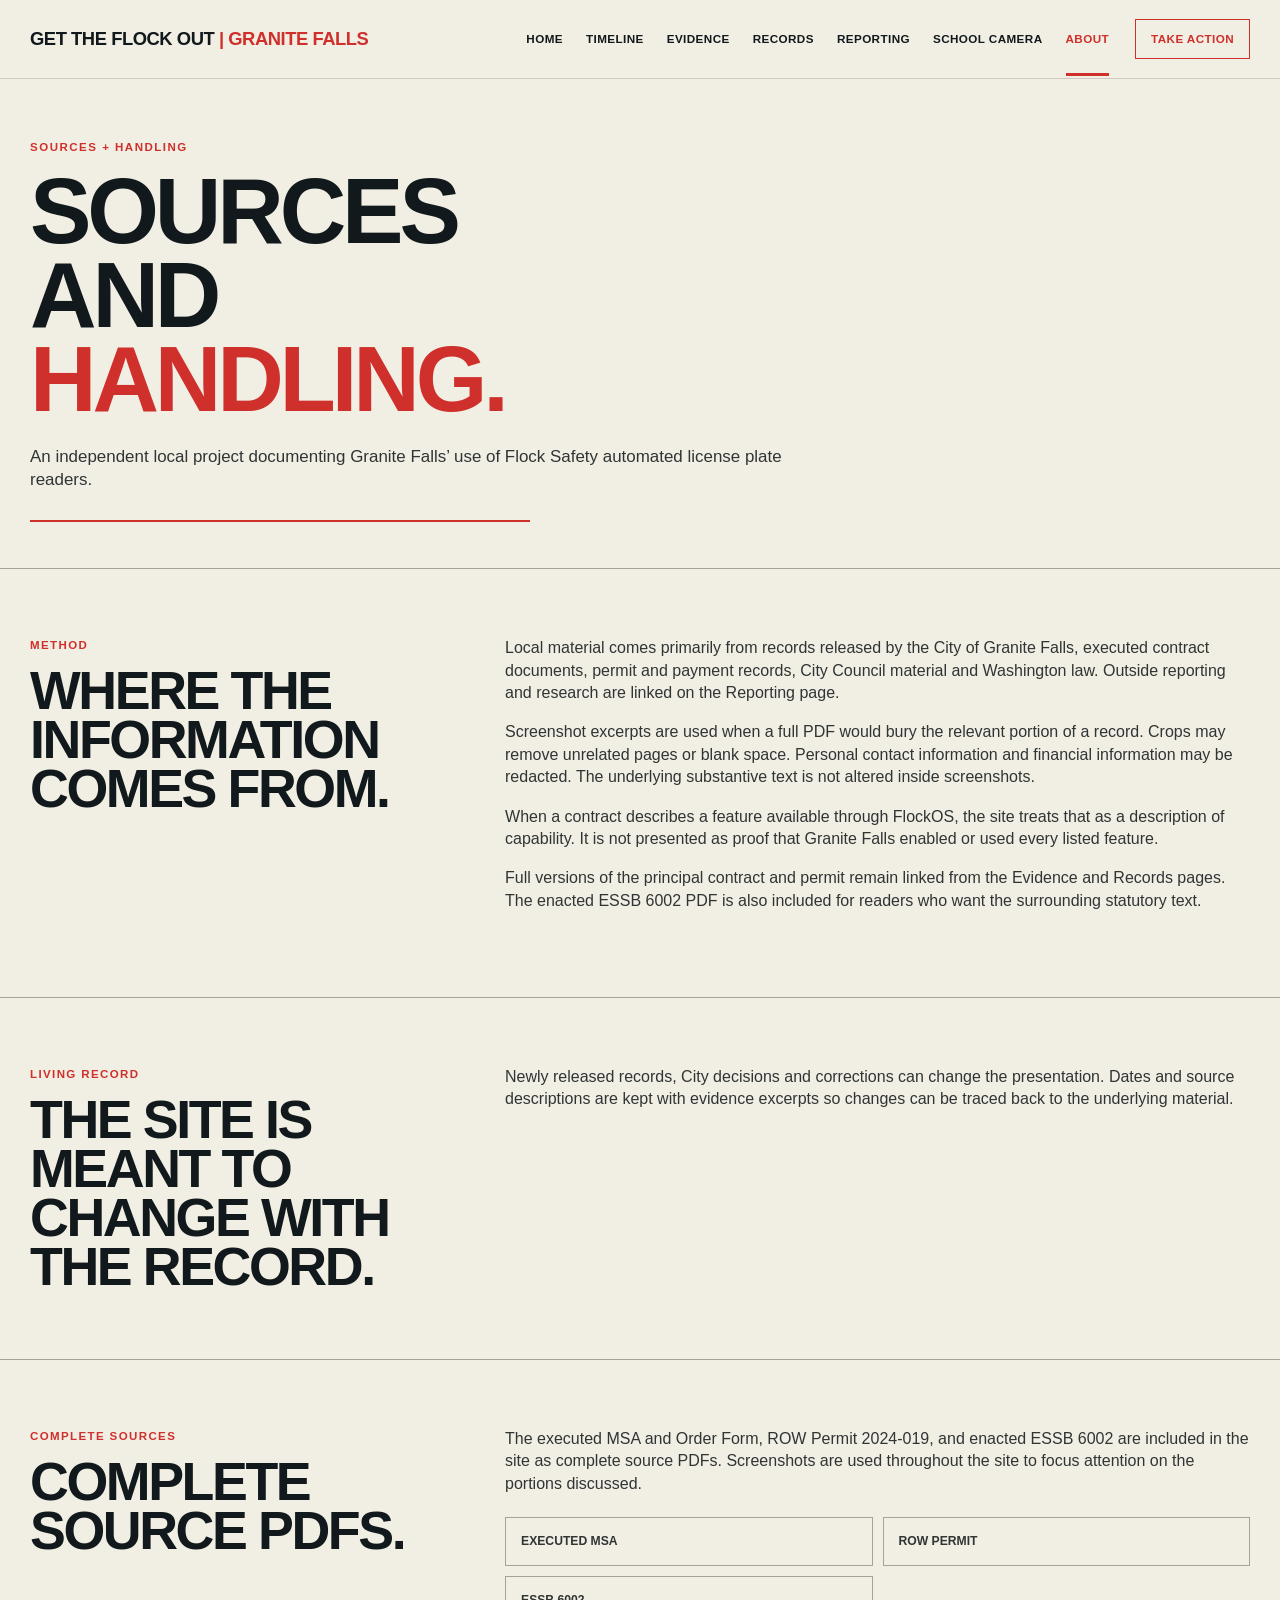
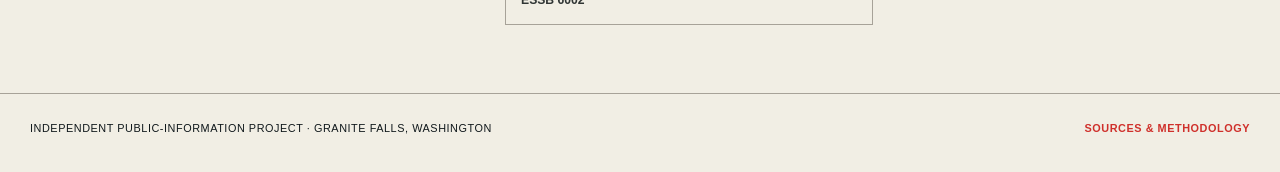
==== about.html @ a3bf354e "Add files via upload" ====
<!DOCTYPE html><html lang="en"><head><meta charset="utf-8"><meta name="viewport" content="width=device-width,initial-scale=1"><meta name="description" content="Sources, screenshot handling, methodology and complete primary source PDFs for the Granite Falls Flock Safety project."><title>About | Get the Flock Out</title><link rel="stylesheet" href="site.css"></head><body><header><div class="wrap nav"><a class="brand" href="index.html">Get the Flock Out <span>| Granite Falls</span></a><nav class="navlinks" aria-label="Primary"><a class="" href="index.html">Home</a><a class="" href="timeline.html">Timeline</a><a class="" href="evidence.html">Evidence</a><a class="" href="records.html">Records</a><a class="" href="reporting.html">Reporting</a><a class="" href="school-camera.html">School camera</a><a class="active" href="about.html">About</a><a class="take" href="action.html">Take action</a></nav></div></header><main><section class="pagehero"><div class="wrap"><div class="kicker">Sources + handling</div><h1>Sources and <span class="red">handling.</span></h1><p>An independent local project documenting Granite Falls’ use of Flock Safety automated license plate readers.</p><div class="redline"></div></div></section>
<section class="section"><div class="wrap section-grid"><div><div class="section-sub">Method</div><h2>Where the information comes from.</h2></div><div class="copy"><p>Local material comes primarily from records released by the City of Granite Falls, executed contract documents, permit and payment records, City Council material and Washington law. Outside reporting and research are linked on the Reporting page.</p><p>Screenshot excerpts are used when a full PDF would bury the relevant portion of a record. Crops may remove unrelated pages or blank space. Personal contact information and financial information may be redacted. The underlying substantive text is not altered inside screenshots.</p><p>When a contract describes a feature available through FlockOS, the site treats that as a description of capability. It is not presented as proof that Granite Falls enabled or used every listed feature.</p><p>Full versions of the principal contract and permit remain linked from the Evidence and Records pages. The enacted ESSB 6002 PDF is also included for readers who want the surrounding statutory text.</p></div></div></section>
<section class="section"><div class="wrap section-grid"><div><div class="section-sub">Living record</div><h2>The site is meant to change with the record.</h2></div><div class="copy"><p>Newly released records, City decisions and corrections can change the presentation. Dates and source descriptions are kept with evidence excerpts so changes can be traced back to the underlying material.</p></div></div></section>
<section class="section"><div class="wrap section-grid"><div><div class="section-sub">Complete sources</div><h2>Complete source PDFs.</h2></div><div class="copy"><p>The executed MSA and Order Form, ROW Permit 2024-019, and enacted ESSB 6002 are included in the site as complete source PDFs. Screenshots are used throughout the site to focus attention on the portions discussed.</p><div class="source-links"><a href="docs/executed-msa-order-form.pdf" target="_blank" rel="noopener">Executed MSA</a><a href="docs/row-permit-2024-019.pdf" target="_blank" rel="noopener">ROW Permit</a><a href="docs/essb-6002-2026.pdf" target="_blank" rel="noopener">ESSB 6002</a></div></div></div></section></main><footer><div class="wrap footer-grid"><span>Independent public-information project · Granite Falls, Washington</span><a href="about.html">Sources &amp; methodology</a></div></footer><script src="site.js"></script></body></html>
---- site.css ----
:root{--paper:#f1eee4;--paper2:#e8e3d7;--ink:#11191c;--muted:#5d615e;--red:#cf302b;--black:#071014;--rule:#a7a298;--soft:#ddd7c9;--max:1220px}
*{box-sizing:border-box}html{scroll-behavior:smooth;background:var(--paper)}body{margin:0;background:var(--paper);color:var(--ink);font-family:Arial,Helvetica,sans-serif;line-height:1.4}a{color:inherit;text-decoration:none}img{display:block;max-width:100%}.wrap{width:min(calc(100% - 42px),var(--max));margin:0 auto}
header{position:sticky;top:0;z-index:50;background:rgba(241,238,228,.97);border-bottom:1px solid #d0cbc0;backdrop-filter:blur(12px)}.nav{min-height:78px;display:flex;align-items:center;justify-content:space-between;gap:24px}.brand{font-family:"Arial Narrow","Helvetica Neue Condensed",Arial,sans-serif;font-weight:900;text-transform:uppercase;letter-spacing:-.025em;font-size:1.15rem;white-space:nowrap}.brand span{color:var(--red)}.navlinks{display:flex;align-items:center;gap:23px;font-size:.73rem;font-weight:900;text-transform:uppercase;letter-spacing:.035em;overflow-x:auto;scrollbar-width:none}.navlinks::-webkit-scrollbar{display:none}.navlinks a{white-space:nowrap;padding:29px 0 25px;border-bottom:3px solid transparent}.navlinks a:hover,.navlinks a:focus,.navlinks a.active{color:var(--red);border-color:var(--red)}.navlinks .take{border:1.5px solid var(--red);padding:11px 15px;color:var(--red);margin-left:3px}.navlinks .take:hover,.navlinks .take:focus{background:var(--red);color:#fff}
.pagehero{padding:60px 0 46px;border-bottom:1px solid var(--rule)}.kicker{font-size:.72rem;text-transform:uppercase;letter-spacing:.13em;font-weight:900;color:var(--red);margin-bottom:15px}.pagehero h1,.section h2,.panel h2,.timeline h2{font-family:"Arial Narrow","Helvetica Neue Condensed",Arial,sans-serif;text-transform:uppercase;font-weight:900;letter-spacing:-.045em;line-height:.91;margin:0}.pagehero h1{font-size:clamp(4rem,7.2vw,7rem);max-width:11ch}.pagehero h1 .red{color:var(--red)}.pagehero p{font-size:1.06rem;max-width:760px;margin:23px 0 0;color:#303534}.redline{height:2px;background:var(--red);width:min(500px,100%);margin-top:28px}
.section{padding:68px 0;border-bottom:1px solid var(--rule)}.section-grid{display:grid;grid-template-columns:minmax(220px,.72fr) minmax(0,1.28fr);gap:56px;align-items:start}.section h2{font-size:clamp(2.4rem,4.2vw,4.3rem)}.copy{color:#303534;max-width:780px}.copy p{margin:0 0 17px}.copy strong{color:var(--ink)}.section-sub{font-size:.72rem;color:var(--red);text-transform:uppercase;letter-spacing:.12em;font-weight:900;margin-bottom:13px}
.stats{background:var(--black);color:#fff}.stats-grid{display:grid;grid-template-columns:repeat(4,1fr)}.stat{padding:23px 24px;border-right:1px solid #444c4e;min-height:112px}.stat:last-child{border-right:0}.stat b{font-family:"Arial Narrow","Helvetica Neue Condensed",Arial,sans-serif;font-size:2rem;display:block;line-height:.95}.stat span{display:block;color:var(--red);font-size:.7rem;text-transform:uppercase;font-weight:900;margin-top:6px}.stat small{display:block;color:#d6d9da;margin-top:4px;font-size:.72rem;line-height:1.3}
.grid2{display:grid;grid-template-columns:repeat(2,minmax(0,1fr));gap:18px}.grid3{display:grid;grid-template-columns:repeat(3,minmax(0,1fr));gap:16px}.card{border:1px solid var(--rule);padding:22px;background:rgba(255,255,255,.14)}.card h3{font-family:"Arial Narrow","Helvetica Neue Condensed",Arial,sans-serif;text-transform:uppercase;letter-spacing:-.02em;font-size:1.18rem;margin:0;line-height:1}.card p{font-size:.88rem;color:var(--muted);margin:10px 0 0}.card .date{font-size:.66rem;color:var(--red);font-weight:900;text-transform:uppercase;letter-spacing:.06em;margin-bottom:9px}.card .source{margin-top:16px;padding-top:13px;border-top:1px solid var(--rule);font-size:.67rem;text-transform:uppercase;font-weight:900;color:#6d706d}.card a.link{display:inline-block;margin-top:15px;color:var(--red);font-size:.7rem;font-weight:900;text-transform:uppercase;border-bottom:1px solid var(--red)}
.shots{display:grid;grid-template-columns:repeat(2,minmax(0,1fr));gap:18px;margin-top:30px}.shot{margin:0;border:1px solid var(--rule);background:#fff}.shot img{width:100%;height:auto;background:#fff;cursor:zoom-in}.shot.tall img{max-height:680px;object-fit:contain}.shot figcaption{padding:13px 15px 15px;background:var(--paper2);font-size:.77rem;line-height:1.35;color:#393d3a}.shot figcaption b{color:var(--ink)}.shot.full{grid-column:1/-1}.shot.compact img{max-height:560px;object-fit:contain}.gallery6{display:grid;grid-template-columns:repeat(3,minmax(0,1fr));gap:14px;margin-top:28px}.gallery6 .shot figcaption{min-height:66px}
.source-links{display:grid;grid-template-columns:repeat(2,minmax(0,1fr));gap:10px;margin-top:22px}.source-links a{border:1px solid var(--rule);padding:15px;font-size:.76rem;text-transform:uppercase;font-weight:900}.source-links a:hover,.source-links a:focus{border-color:var(--red);color:var(--red)}
.timeline{padding:68px 0}.tl-list{position:relative;margin-top:38px}.tl-list:before{content:"";position:absolute;left:147px;top:0;bottom:0;width:2px;background:var(--red)}.tl{display:grid;grid-template-columns:120px 1fr;gap:48px;position:relative;padding:0 0 44px}.tl:before{content:"";position:absolute;left:140px;top:5px;width:16px;height:16px;background:var(--paper);border:3px solid var(--red);border-radius:50%}.tl-date{font-family:"Arial Narrow","Helvetica Neue Condensed",Arial,sans-serif;font-weight:900;text-transform:uppercase;font-size:1.02rem;text-align:right;line-height:1.05}.tl-body{padding-left:7px}.tl-body h3{font-family:"Arial Narrow","Helvetica Neue Condensed",Arial,sans-serif;font-size:1.45rem;text-transform:uppercase;letter-spacing:-.025em;margin:0;line-height:1}.tl-body p{margin:9px 0 0;color:var(--muted);max-width:760px}.tl-media{display:grid;grid-template-columns:repeat(2,minmax(0,1fr));gap:12px;margin-top:16px}.tl-media .shot figcaption{font-size:.7rem}.tl-media .shot img{max-height:410px;object-fit:contain}
.record-list{border-top:1px solid var(--rule);margin-top:28px}.record-row{display:grid;grid-template-columns:150px 1fr auto;gap:18px;align-items:center;padding:17px 0;border-bottom:1px solid var(--rule)}.record-row img{width:150px;height:92px;object-fit:cover;border:1px solid #c4bfb4;background:#fff}.record-row h3{font-size:1.05rem;margin:0;text-transform:uppercase}.record-row p{font-size:.83rem;color:var(--muted);margin:5px 0 0}.record-row .badge{font-size:.62rem;text-transform:uppercase;font-weight:900;background:#e2dccf;padding:6px 8px;white-space:nowrap}
.callout{border-left:5px solid var(--red);padding:18px 22px;background:rgba(255,255,255,.18);margin-top:25px}.callout h3{margin:0;text-transform:uppercase;font-size:.94rem}.callout p{margin:7px 0 0;color:var(--muted);font-size:.88rem}.blackpanel{background:var(--black);color:#fff;padding:28px}.blackpanel h3{font-family:"Arial Narrow","Helvetica Neue Condensed",Arial,sans-serif;text-transform:uppercase;margin:0;font-size:1.55rem;line-height:1}.blackpanel p{color:#c9cdce;font-size:.9rem}.blackpanel .rows{border-top:1px solid #41494b;margin-top:18px}.blackpanel .rows div{padding:12px 0;border-bottom:1px solid #41494b;display:flex;justify-content:space-between;gap:20px;font-size:.79rem}.blackpanel .rows b{color:#fff}.blackpanel .rows span{color:#aeb4b4;text-align:right}
.actionbox{border:1px solid var(--rule);padding:26px}.actionbox h3{font-family:"Arial Narrow","Helvetica Neue Condensed",Arial,sans-serif;text-transform:uppercase;font-size:1.4rem;line-height:1;margin:0}.actionbox p{color:var(--muted);font-size:.9rem}.btn{display:inline-flex;align-items:center;justify-content:center;min-height:46px;padding:0 16px;border:1.5px solid var(--ink);font-size:.72rem;text-transform:uppercase;font-weight:900;letter-spacing:.035em}.btn.red{background:var(--red);border-color:var(--red);color:#fff}.btn:hover,.btn:focus{transform:translateY(-1px)}.btnrow{display:flex;gap:10px;flex-wrap:wrap;margin-top:20px}
footer{padding:27px 0 36px;font-size:.68rem;text-transform:uppercase;letter-spacing:.05em}.footer-grid{display:flex;justify-content:space-between;gap:20px;flex-wrap:wrap}.footer-grid a{font-weight:900;color:var(--red)}
.lightbox{position:fixed;inset:0;background:rgba(0,0,0,.9);z-index:100;display:none;align-items:center;justify-content:center;padding:28px}.lightbox.open{display:flex}.lightbox img{max-width:95vw;max-height:90vh;object-fit:contain;background:#fff}.lightbox button{position:absolute;top:16px;right:18px;width:48px;height:48px;border:1px solid #fff;background:#111;color:#fff;font-size:2rem;cursor:pointer}
@media(max-width:1000px){.nav{flex-direction:column;align-items:flex-start;padding:14px 0 0}.navlinks{width:100%;gap:18px}.navlinks a{padding:8px 0 14px}.navlinks .take{margin-bottom:10px;padding:8px 11px}.section-grid{grid-template-columns:1fr;gap:25px}.stats-grid{grid-template-columns:repeat(2,1fr)}.stat:nth-child(2){border-right:0}.stat:nth-child(-n+2){border-bottom:1px solid #444c4e}.grid3,.gallery6{grid-template-columns:repeat(2,1fr)}}
@media(max-width:720px){.wrap{width:min(calc(100% - 26px),var(--max))}.pagehero{padding:40px 0 34px}.pagehero h1{font-size:clamp(3.2rem,16vw,5.2rem)}.section{padding:49px 0}.shots,.grid2,.grid3,.gallery6,.source-links{grid-template-columns:1fr}.stats-grid{grid-template-columns:1fr}.stat{border-right:0!important;border-bottom:1px solid #444c4e}.stat:last-child{border-bottom:0}.tl-list:before{left:11px}.tl{grid-template-columns:1fr;padding-left:34px;gap:8px}.tl:before{left:4px;top:4px}.tl-date{text-align:left;color:var(--red)}.tl-media{grid-template-columns:1fr}.record-row{grid-template-columns:94px 1fr}.record-row img{width:94px;height:72px}.record-row .badge{grid-column:2}.blackpanel .rows div{display:block}.blackpanel .rows span{display:block;text-align:left;margin-top:4px}.footer-grid{display:block}.footer-grid a{display:block;margin-top:8px}}
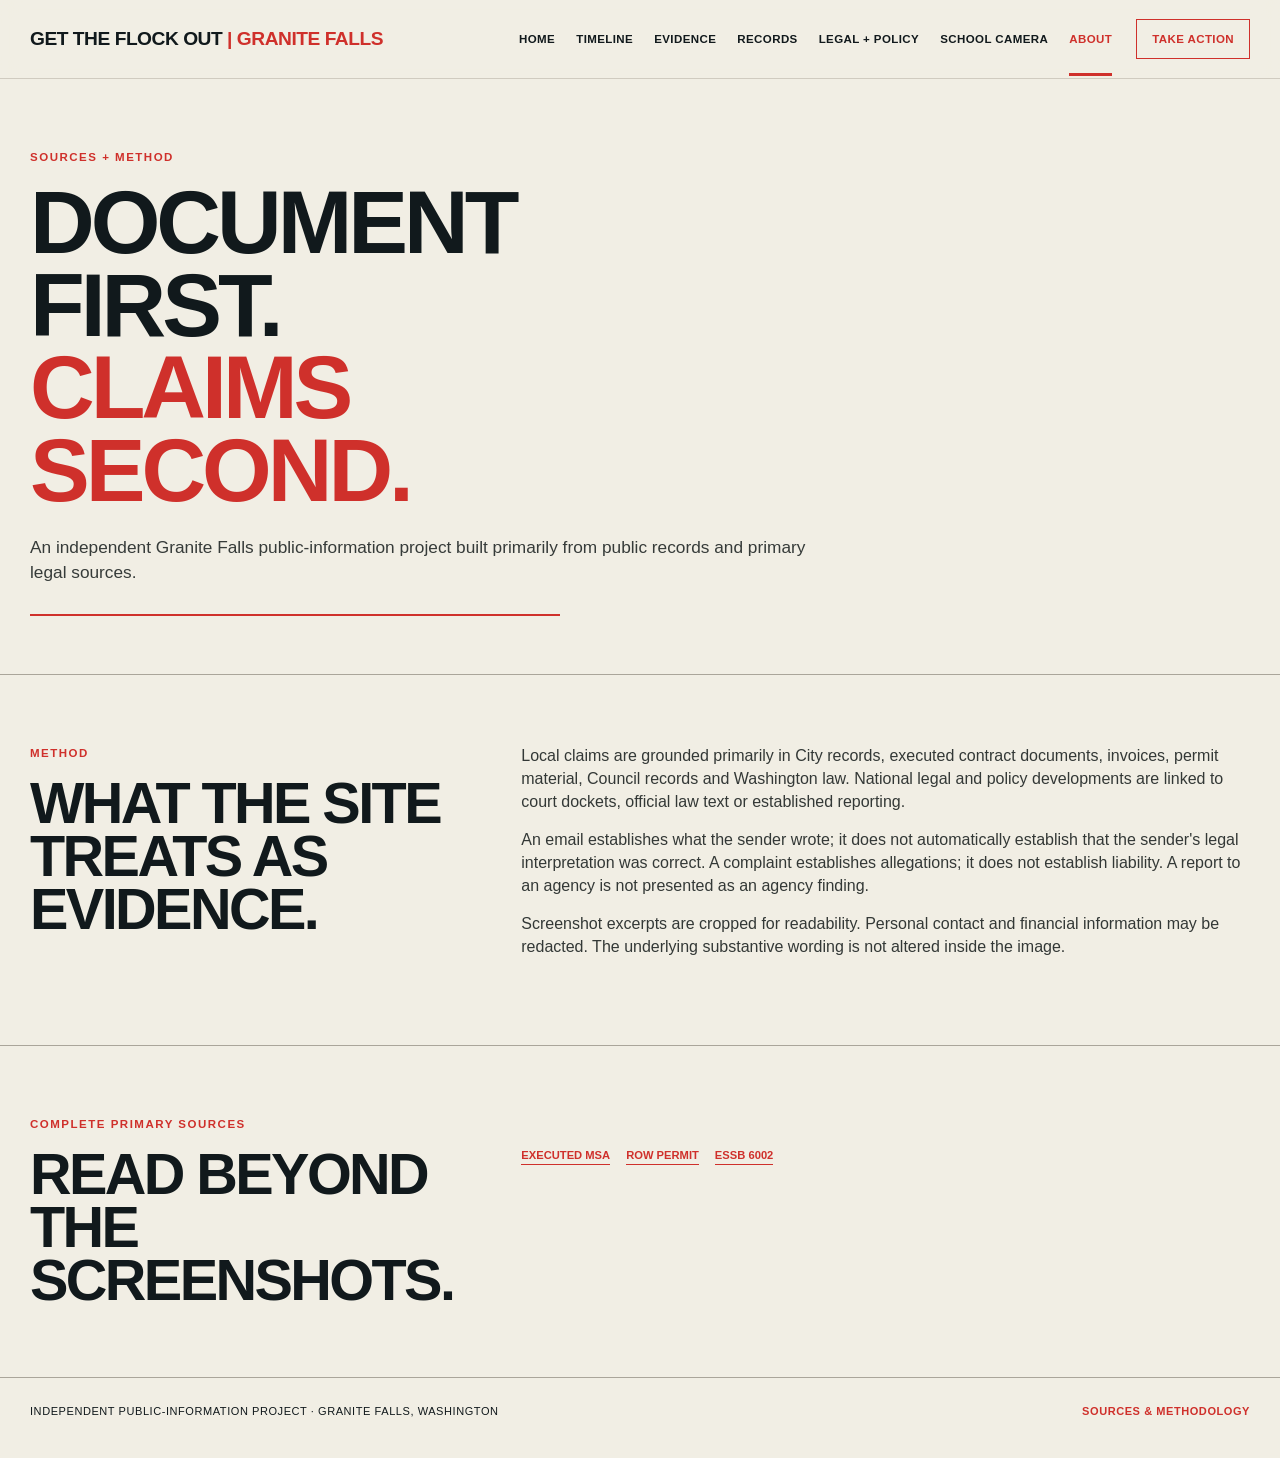
==== commit 45e92503: "Add files via upload" ====
--- a/about.html
+++ b/about.html
@@ -1,4 +1 @@
-<!DOCTYPE html><html lang="en"><head><meta charset="utf-8"><meta name="viewport" content="width=device-width,initial-scale=1"><meta name="description" content="Sources, screenshot handling, methodology and complete primary source PDFs for the Granite Falls Flock Safety project."><title>About | Get the Flock Out</title><link rel="stylesheet" href="site.css"></head><body><header><div class="wrap nav"><a class="brand" href="index.html">Get the Flock Out <span>| Granite Falls</span></a><nav class="navlinks" aria-label="Primary"><a class="" href="index.html">Home</a><a class="" href="timeline.html">Timeline</a><a class="" href="evidence.html">Evidence</a><a class="" href="records.html">Records</a><a class="" href="reporting.html">Reporting</a><a class="" href="school-camera.html">School camera</a><a class="active" href="about.html">About</a><a class="take" href="action.html">Take action</a></nav></div></header><main><section class="pagehero"><div class="wrap"><div class="kicker">Sources + handling</div><h1>Sources and <span class="red">handling.</span></h1><p>An independent local project documenting Granite Falls’ use of Flock Safety automated license plate readers.</p><div class="redline"></div></div></section>
-<section class="section"><div class="wrap section-grid"><div><div class="section-sub">Method</div><h2>Where the information comes from.</h2></div><div class="copy"><p>Local material comes primarily from records released by the City of Granite Falls, executed contract documents, permit and payment records, City Council material and Washington law. Outside reporting and research are linked on the Reporting page.</p><p>Screenshot excerpts are used when a full PDF would bury the relevant portion of a record. Crops may remove unrelated pages or blank space. Personal contact information and financial information may be redacted. The underlying substantive text is not altered inside screenshots.</p><p>When a contract describes a feature available through FlockOS, the site treats that as a description of capability. It is not presented as proof that Granite Falls enabled or used every listed feature.</p><p>Full versions of the principal contract and permit remain linked from the Evidence and Records pages. The enacted ESSB 6002 PDF is also included for readers who want the surrounding statutory text.</p></div></div></section>
-<section class="section"><div class="wrap section-grid"><div><div class="section-sub">Living record</div><h2>The site is meant to change with the record.</h2></div><div class="copy"><p>Newly released records, City decisions and corrections can change the presentation. Dates and source descriptions are kept with evidence excerpts so changes can be traced back to the underlying material.</p></div></div></section>
-<section class="section"><div class="wrap section-grid"><div><div class="section-sub">Complete sources</div><h2>Complete source PDFs.</h2></div><div class="copy"><p>The executed MSA and Order Form, ROW Permit 2024-019, and enacted ESSB 6002 are included in the site as complete source PDFs. Screenshots are used throughout the site to focus attention on the portions discussed.</p><div class="source-links"><a href="docs/executed-msa-order-form.pdf" target="_blank" rel="noopener">Executed MSA</a><a href="docs/row-permit-2024-019.pdf" target="_blank" rel="noopener">ROW Permit</a><a href="docs/essb-6002-2026.pdf" target="_blank" rel="noopener">ESSB 6002</a></div></div></div></section></main><footer><div class="wrap footer-grid"><span>Independent public-information project · Granite Falls, Washington</span><a href="about.html">Sources &amp; methodology</a></div></footer><script src="site.js"></script></body></html>+<!DOCTYPE html><html lang="en"><head><meta charset="utf-8"><meta name="viewport" content="width=device-width,initial-scale=1"><meta name="description" content="Sources and methodology for the Granite Falls Flock public-information project."><title>About | Get the Flock Out</title><link rel="stylesheet" href="site.css"></head><body><header><div class="wrap nav"><a class="brand" href="index.html">Get the Flock Out <span>| Granite Falls</span></a><nav class="navlinks" aria-label="Primary"><a href="index.html">Home</a><a href="timeline.html">Timeline</a><a href="evidence.html">Evidence</a><a href="records.html">Records</a><a href="reporting.html">Legal + policy</a><a href="school-camera.html">School camera</a><a class="active" href="about.html">About</a><a class="take" href="action.html">Take action</a></nav></div></header><main><section class="pagehero"><div class="wrap"><div class="kicker">Sources + method</div><h1>Document first. <span class="red">Claims second.</span></h1><p>An independent Granite Falls public-information project built primarily from public records and primary legal sources.</p><div class="redline"></div></div></section><section class="section"><div class="wrap section-grid"><div><div class="section-sub">Method</div><h2>What the site treats as evidence.</h2></div><div class="copy"><p>Local claims are grounded primarily in City records, executed contract documents, invoices, permit material, Council records and Washington law. National legal and policy developments are linked to court dockets, official law text or established reporting.</p><p>An email establishes what the sender wrote; it does not automatically establish that the sender's legal interpretation was correct. A complaint establishes allegations; it does not establish liability. A report to an agency is not presented as an agency finding.</p><p>Screenshot excerpts are cropped for readability. Personal contact and financial information may be redacted. The underlying substantive wording is not altered inside the image.</p></div></div></section><section class="section"><div class="wrap section-grid"><div><div class="section-sub">Complete primary sources</div><h2>Read beyond the screenshots.</h2></div><div class="copy"><div class="source-links"><a href="docs/executed-msa-order-form.pdf" target="_blank" rel="noopener">Executed MSA</a><a href="docs/row-permit-2024-019.pdf" target="_blank" rel="noopener">ROW Permit</a><a href="docs/essb-6002-2026.pdf" target="_blank" rel="noopener">ESSB 6002</a></div></div></div></section></main><footer><div class="wrap footer-grid"><span>Independent public-information project · Granite Falls, Washington</span><a href="about.html">Sources &amp; methodology</a></div></footer><script src="site.js"></script></body></html>
--- a/site.css
+++ b/site.css
@@ -1,18 +1,18 @@
 
-:root{--paper:#f1eee4;--paper2:#e8e3d7;--ink:#11191c;--muted:#5d615e;--red:#cf302b;--black:#071014;--rule:#a7a298;--soft:#ddd7c9;--max:1220px}
-*{box-sizing:border-box}html{scroll-behavior:smooth;background:var(--paper)}body{margin:0;background:var(--paper);color:var(--ink);font-family:Arial,Helvetica,sans-serif;line-height:1.4}a{color:inherit;text-decoration:none}img{display:block;max-width:100%}.wrap{width:min(calc(100% - 42px),var(--max));margin:0 auto}
-header{position:sticky;top:0;z-index:50;background:rgba(241,238,228,.97);border-bottom:1px solid #d0cbc0;backdrop-filter:blur(12px)}.nav{min-height:78px;display:flex;align-items:center;justify-content:space-between;gap:24px}.brand{font-family:"Arial Narrow","Helvetica Neue Condensed",Arial,sans-serif;font-weight:900;text-transform:uppercase;letter-spacing:-.025em;font-size:1.15rem;white-space:nowrap}.brand span{color:var(--red)}.navlinks{display:flex;align-items:center;gap:23px;font-size:.73rem;font-weight:900;text-transform:uppercase;letter-spacing:.035em;overflow-x:auto;scrollbar-width:none}.navlinks::-webkit-scrollbar{display:none}.navlinks a{white-space:nowrap;padding:29px 0 25px;border-bottom:3px solid transparent}.navlinks a:hover,.navlinks a:focus,.navlinks a.active{color:var(--red);border-color:var(--red)}.navlinks .take{border:1.5px solid var(--red);padding:11px 15px;color:var(--red);margin-left:3px}.navlinks .take:hover,.navlinks .take:focus{background:var(--red);color:#fff}
-.pagehero{padding:60px 0 46px;border-bottom:1px solid var(--rule)}.kicker{font-size:.72rem;text-transform:uppercase;letter-spacing:.13em;font-weight:900;color:var(--red);margin-bottom:15px}.pagehero h1,.section h2,.panel h2,.timeline h2{font-family:"Arial Narrow","Helvetica Neue Condensed",Arial,sans-serif;text-transform:uppercase;font-weight:900;letter-spacing:-.045em;line-height:.91;margin:0}.pagehero h1{font-size:clamp(4rem,7.2vw,7rem);max-width:11ch}.pagehero h1 .red{color:var(--red)}.pagehero p{font-size:1.06rem;max-width:760px;margin:23px 0 0;color:#303534}.redline{height:2px;background:var(--red);width:min(500px,100%);margin-top:28px}
-.section{padding:68px 0;border-bottom:1px solid var(--rule)}.section-grid{display:grid;grid-template-columns:minmax(220px,.72fr) minmax(0,1.28fr);gap:56px;align-items:start}.section h2{font-size:clamp(2.4rem,4.2vw,4.3rem)}.copy{color:#303534;max-width:780px}.copy p{margin:0 0 17px}.copy strong{color:var(--ink)}.section-sub{font-size:.72rem;color:var(--red);text-transform:uppercase;letter-spacing:.12em;font-weight:900;margin-bottom:13px}
-.stats{background:var(--black);color:#fff}.stats-grid{display:grid;grid-template-columns:repeat(4,1fr)}.stat{padding:23px 24px;border-right:1px solid #444c4e;min-height:112px}.stat:last-child{border-right:0}.stat b{font-family:"Arial Narrow","Helvetica Neue Condensed",Arial,sans-serif;font-size:2rem;display:block;line-height:.95}.stat span{display:block;color:var(--red);font-size:.7rem;text-transform:uppercase;font-weight:900;margin-top:6px}.stat small{display:block;color:#d6d9da;margin-top:4px;font-size:.72rem;line-height:1.3}
-.grid2{display:grid;grid-template-columns:repeat(2,minmax(0,1fr));gap:18px}.grid3{display:grid;grid-template-columns:repeat(3,minmax(0,1fr));gap:16px}.card{border:1px solid var(--rule);padding:22px;background:rgba(255,255,255,.14)}.card h3{font-family:"Arial Narrow","Helvetica Neue Condensed",Arial,sans-serif;text-transform:uppercase;letter-spacing:-.02em;font-size:1.18rem;margin:0;line-height:1}.card p{font-size:.88rem;color:var(--muted);margin:10px 0 0}.card .date{font-size:.66rem;color:var(--red);font-weight:900;text-transform:uppercase;letter-spacing:.06em;margin-bottom:9px}.card .source{margin-top:16px;padding-top:13px;border-top:1px solid var(--rule);font-size:.67rem;text-transform:uppercase;font-weight:900;color:#6d706d}.card a.link{display:inline-block;margin-top:15px;color:var(--red);font-size:.7rem;font-weight:900;text-transform:uppercase;border-bottom:1px solid var(--red)}
-.shots{display:grid;grid-template-columns:repeat(2,minmax(0,1fr));gap:18px;margin-top:30px}.shot{margin:0;border:1px solid var(--rule);background:#fff}.shot img{width:100%;height:auto;background:#fff;cursor:zoom-in}.shot.tall img{max-height:680px;object-fit:contain}.shot figcaption{padding:13px 15px 15px;background:var(--paper2);font-size:.77rem;line-height:1.35;color:#393d3a}.shot figcaption b{color:var(--ink)}.shot.full{grid-column:1/-1}.shot.compact img{max-height:560px;object-fit:contain}.gallery6{display:grid;grid-template-columns:repeat(3,minmax(0,1fr));gap:14px;margin-top:28px}.gallery6 .shot figcaption{min-height:66px}
-.source-links{display:grid;grid-template-columns:repeat(2,minmax(0,1fr));gap:10px;margin-top:22px}.source-links a{border:1px solid var(--rule);padding:15px;font-size:.76rem;text-transform:uppercase;font-weight:900}.source-links a:hover,.source-links a:focus{border-color:var(--red);color:var(--red)}
-.timeline{padding:68px 0}.tl-list{position:relative;margin-top:38px}.tl-list:before{content:"";position:absolute;left:147px;top:0;bottom:0;width:2px;background:var(--red)}.tl{display:grid;grid-template-columns:120px 1fr;gap:48px;position:relative;padding:0 0 44px}.tl:before{content:"";position:absolute;left:140px;top:5px;width:16px;height:16px;background:var(--paper);border:3px solid var(--red);border-radius:50%}.tl-date{font-family:"Arial Narrow","Helvetica Neue Condensed",Arial,sans-serif;font-weight:900;text-transform:uppercase;font-size:1.02rem;text-align:right;line-height:1.05}.tl-body{padding-left:7px}.tl-body h3{font-family:"Arial Narrow","Helvetica Neue Condensed",Arial,sans-serif;font-size:1.45rem;text-transform:uppercase;letter-spacing:-.025em;margin:0;line-height:1}.tl-body p{margin:9px 0 0;color:var(--muted);max-width:760px}.tl-media{display:grid;grid-template-columns:repeat(2,minmax(0,1fr));gap:12px;margin-top:16px}.tl-media .shot figcaption{font-size:.7rem}.tl-media .shot img{max-height:410px;object-fit:contain}
-.record-list{border-top:1px solid var(--rule);margin-top:28px}.record-row{display:grid;grid-template-columns:150px 1fr auto;gap:18px;align-items:center;padding:17px 0;border-bottom:1px solid var(--rule)}.record-row img{width:150px;height:92px;object-fit:cover;border:1px solid #c4bfb4;background:#fff}.record-row h3{font-size:1.05rem;margin:0;text-transform:uppercase}.record-row p{font-size:.83rem;color:var(--muted);margin:5px 0 0}.record-row .badge{font-size:.62rem;text-transform:uppercase;font-weight:900;background:#e2dccf;padding:6px 8px;white-space:nowrap}
-.callout{border-left:5px solid var(--red);padding:18px 22px;background:rgba(255,255,255,.18);margin-top:25px}.callout h3{margin:0;text-transform:uppercase;font-size:.94rem}.callout p{margin:7px 0 0;color:var(--muted);font-size:.88rem}.blackpanel{background:var(--black);color:#fff;padding:28px}.blackpanel h3{font-family:"Arial Narrow","Helvetica Neue Condensed",Arial,sans-serif;text-transform:uppercase;margin:0;font-size:1.55rem;line-height:1}.blackpanel p{color:#c9cdce;font-size:.9rem}.blackpanel .rows{border-top:1px solid #41494b;margin-top:18px}.blackpanel .rows div{padding:12px 0;border-bottom:1px solid #41494b;display:flex;justify-content:space-between;gap:20px;font-size:.79rem}.blackpanel .rows b{color:#fff}.blackpanel .rows span{color:#aeb4b4;text-align:right}
-.actionbox{border:1px solid var(--rule);padding:26px}.actionbox h3{font-family:"Arial Narrow","Helvetica Neue Condensed",Arial,sans-serif;text-transform:uppercase;font-size:1.4rem;line-height:1;margin:0}.actionbox p{color:var(--muted);font-size:.9rem}.btn{display:inline-flex;align-items:center;justify-content:center;min-height:46px;padding:0 16px;border:1.5px solid var(--ink);font-size:.72rem;text-transform:uppercase;font-weight:900;letter-spacing:.035em}.btn.red{background:var(--red);border-color:var(--red);color:#fff}.btn:hover,.btn:focus{transform:translateY(-1px)}.btnrow{display:flex;gap:10px;flex-wrap:wrap;margin-top:20px}
-footer{padding:27px 0 36px;font-size:.68rem;text-transform:uppercase;letter-spacing:.05em}.footer-grid{display:flex;justify-content:space-between;gap:20px;flex-wrap:wrap}.footer-grid a{font-weight:900;color:var(--red)}
-.lightbox{position:fixed;inset:0;background:rgba(0,0,0,.9);z-index:100;display:none;align-items:center;justify-content:center;padding:28px}.lightbox.open{display:flex}.lightbox img{max-width:95vw;max-height:90vh;object-fit:contain;background:#fff}.lightbox button{position:absolute;top:16px;right:18px;width:48px;height:48px;border:1px solid #fff;background:#111;color:#fff;font-size:2rem;cursor:pointer}
-@media(max-width:1000px){.nav{flex-direction:column;align-items:flex-start;padding:14px 0 0}.navlinks{width:100%;gap:18px}.navlinks a{padding:8px 0 14px}.navlinks .take{margin-bottom:10px;padding:8px 11px}.section-grid{grid-template-columns:1fr;gap:25px}.stats-grid{grid-template-columns:repeat(2,1fr)}.stat:nth-child(2){border-right:0}.stat:nth-child(-n+2){border-bottom:1px solid #444c4e}.grid3,.gallery6{grid-template-columns:repeat(2,1fr)}}
-@media(max-width:720px){.wrap{width:min(calc(100% - 26px),var(--max))}.pagehero{padding:40px 0 34px}.pagehero h1{font-size:clamp(3.2rem,16vw,5.2rem)}.section{padding:49px 0}.shots,.grid2,.grid3,.gallery6,.source-links{grid-template-columns:1fr}.stats-grid{grid-template-columns:1fr}.stat{border-right:0!important;border-bottom:1px solid #444c4e}.stat:last-child{border-bottom:0}.tl-list:before{left:11px}.tl{grid-template-columns:1fr;padding-left:34px;gap:8px}.tl:before{left:4px;top:4px}.tl-date{text-align:left;color:var(--red)}.tl-media{grid-template-columns:1fr}.record-row{grid-template-columns:94px 1fr}.record-row img{width:94px;height:72px}.record-row .badge{grid-column:2}.blackpanel .rows div{display:block}.blackpanel .rows span{display:block;text-align:left;margin-top:4px}.footer-grid{display:block}.footer-grid a{display:block;margin-top:8px}}
+:root{--paper:#f1eee4;--paper2:#e5dfd2;--ink:#11191c;--muted:#555956;--red:#cf302b;--black:#071014;--rule:#aaa59a;--soft:#ded9cc;--max:1220px}
+*{box-sizing:border-box}html{scroll-behavior:smooth;background:var(--paper)}body{margin:0;background:var(--paper);color:var(--ink);font-family:Arial,Helvetica,sans-serif;line-height:1.42}a{color:inherit;text-decoration:none}img{display:block;max-width:100%}.wrap{width:min(calc(100% - 42px),var(--max));margin:0 auto}
+header{position:sticky;top:0;z-index:50;background:rgba(241,238,228,.97);border-bottom:1px solid #d0cbc0;backdrop-filter:blur(12px)}.nav{min-height:78px;display:flex;align-items:center;justify-content:space-between;gap:24px}.brand{font-family:"Arial Narrow","Helvetica Neue Condensed",Arial,sans-serif;font-weight:900;text-transform:uppercase;letter-spacing:-.025em;font-size:1.2rem;white-space:nowrap}.brand span,.red{color:var(--red)}.navlinks{display:flex;align-items:center;gap:21px;font-size:.72rem;font-weight:800;text-transform:uppercase;letter-spacing:.035em;overflow-x:auto;scrollbar-width:none}.navlinks::-webkit-scrollbar{display:none}.navlinks a{white-space:nowrap;padding:29px 0 25px;border-bottom:3px solid transparent}.navlinks a:hover,.navlinks a:focus,.navlinks a.active{color:var(--red);border-color:var(--red)}.navlinks .take{border:1.5px solid var(--red);padding:11px 15px;color:var(--red);margin-left:3px}.navlinks .take:hover{background:var(--red);color:white}
+h1,h2,h3{font-family:"Arial Narrow","Helvetica Neue Condensed",Arial,sans-serif;text-transform:uppercase;margin:0;font-weight:900;letter-spacing:-.045em;line-height:.92}h1{font-size:clamp(3.7rem,7vw,6.7rem)}h2{font-size:clamp(2.6rem,4.5vw,4.4rem)}h3{font-size:1.25rem;line-height:1.02}.kicker,.section-sub,.eyebrow{font-size:.72rem;text-transform:uppercase;letter-spacing:.13em;font-weight:900;color:var(--red);margin-bottom:16px}.pagehero{padding:70px 0 58px;border-bottom:1px solid var(--rule)}.pagehero h1{max-width:10ch}.pagehero p{max-width:780px;font-size:1.08rem;color:#363b39;margin:24px 0 0}.redline{height:2px;background:var(--red);width:min(100%,530px);margin-top:30px}
+.hero{padding:52px 0 0}.hero-grid{display:grid;grid-template-columns:minmax(0,1fr) minmax(320px,430px);gap:38px;align-items:center}.hero-copy{padding:22px 0 46px}.hero-copy h1{max-width:8.6ch}.lede{max-width:720px;font-size:1.08rem;color:#2d3332;margin:25px 0 0}.cta-row,.btnrow{display:flex;gap:10px;flex-wrap:wrap;margin-top:24px}.btn{display:inline-flex;min-height:48px;align-items:center;justify-content:center;padding:0 18px;border:1.5px solid var(--ink);font-size:.76rem;font-weight:900;text-transform:uppercase;letter-spacing:.045em}.btn.red,.btn.primary{background:var(--red);border-color:var(--red);color:#fff}.btn:hover{transform:translateY(-1px)}
+.hero-art{position:relative;min-height:430px;display:grid;place-items:center;overflow:hidden}.hero-art:before,.hero-art:after{content:"";position:absolute;border-radius:50%}.hero-art:before{width:300px;height:300px;background:var(--red);left:38px;top:54px}.hero-art:after{width:235px;height:235px;border:3px solid var(--ink);right:28px;bottom:44px}.hero-art img{position:relative;z-index:2;width:auto;max-height:420px;transform:translate(5px,2px)}
+.deadline{background:var(--black);color:white;border-top:5px solid var(--red);padding:32px 0}.deadline-grid{display:grid;grid-template-columns:.72fr 1.28fr;gap:44px;align-items:start}.deadline .label{color:var(--red);font-size:.72rem;font-weight:900;letter-spacing:.14em;text-transform:uppercase}.deadline h2{font-size:clamp(2.5rem,4vw,4rem);margin-top:10px}.deadline p{margin:0 0 12px;color:#d9dcdc}.deadline strong{color:white}.deadline .datebox{border:1px solid #495054;padding:20px;margin-top:16px}.deadline .datebox b{display:block;color:var(--red);font-size:1.45rem;text-transform:uppercase}.deadline small{display:block;color:#aeb4b4;margin-top:10px;line-height:1.4}
+.section{padding:70px 0;border-bottom:1px solid var(--rule)}.section-grid{display:grid;grid-template-columns:.75fr 1.25fr;gap:54px;align-items:start}.copy{max-width:780px}.copy p{margin:0 0 16px;color:#333836}.copy strong{color:var(--ink)}.grid2{display:grid;grid-template-columns:repeat(2,1fr);gap:14px}.grid3{display:grid;grid-template-columns:repeat(3,1fr);gap:14px}.card,.actionbox,.status-panel{border:1px solid var(--rule);padding:22px;background:rgba(255,255,255,.18)}.card .date{font-size:.68rem;text-transform:uppercase;color:var(--red);font-weight:900;letter-spacing:.05em}.card p,.actionbox p{color:var(--muted);font-size:.89rem;margin:10px 0 0}.card .source{margin-top:18px;font-size:.68rem;text-transform:uppercase;font-weight:900;color:#777}.card .link,.source-links a{display:inline-block;color:var(--red);font-weight:900;text-transform:uppercase;font-size:.7rem;border-bottom:1px solid var(--red);margin-top:12px}.note{border-top:3px solid var(--red);padding:16px 0;margin-top:24px;color:#343938}.note strong{font-size:.75rem;text-transform:uppercase}
+.fact-grid{display:grid;grid-template-columns:repeat(3,1fr);gap:12px;margin-top:28px}.fact{background:var(--black);color:white;padding:22px;min-height:150px}.fact strong{display:block;color:var(--red);font-family:"Arial Narrow",Arial,sans-serif;font-size:2rem;line-height:1}.fact span{display:block;margin-top:8px;text-transform:uppercase;font-size:.73rem;font-weight:900}.fact small{display:block;margin-top:7px;color:#c8cdce}
+.shots{display:grid;grid-template-columns:repeat(2,minmax(0,1fr));gap:18px;margin-top:24px}.shot{margin:0;border:1px solid #bbb5aa;background:#fff}.shot img{width:100%;height:auto}.shot figcaption{padding:12px 14px;font-size:.79rem;color:#4f5351;border-top:1px solid #d6d1c7}.shot.compact{max-width:760px}.shot.wide{grid-column:1/-1}.zoom{cursor:zoom-in}.quote-callout{border-left:5px solid var(--red);padding:18px 20px;background:#e8e2d6;margin:22px 0}.quote-callout b{display:block;text-transform:uppercase;font-size:.77rem;margin-bottom:8px}.quote-callout p{margin:0;color:#2d3230}.tag{display:inline-block;background:#ded8cc;padding:5px 8px;font-size:.63rem;font-weight:900;text-transform:uppercase}
+.timeline{padding:68px 0}.tl-list{margin-top:36px;border-top:1px solid var(--rule)}.tl{display:grid;grid-template-columns:170px 1fr;gap:32px;padding:28px 0;border-bottom:1px solid var(--rule)}.tl-date{font-size:.75rem;color:var(--red);font-weight:900;text-transform:uppercase;letter-spacing:.04em}.tl-body p{color:#444a47;max-width:800px}.tl-media{display:grid;grid-template-columns:repeat(2,1fr);gap:14px;margin-top:17px}.tl-media .shot:only-child{grid-column:1/-1;max-width:800px}.status-panel{border-top:4px solid var(--red)}.status-panel ul{padding-left:19px;margin:10px 0 0}.status-panel li{margin:8px 0;color:#383d3a}
+.record-list{border-top:1px solid var(--rule);margin-top:20px}.record-row{display:grid;grid-template-columns:115px 1fr auto;gap:16px;align-items:center;padding:14px 0;border-bottom:1px solid var(--rule)}.record-row img{width:115px;height:74px;object-fit:cover;border:1px solid #c5c0b4}.record-row h3{font-size:1rem}.record-row p{margin:5px 0 0;font-size:.82rem;color:var(--muted)}.badge{font-size:.62rem;text-transform:uppercase;font-weight:900;background:#e1dbcf;padding:6px 8px}.source-links{display:flex;flex-wrap:wrap;gap:16px;margin-top:20px}
+.project-list{border-top:1px solid var(--rule);margin-top:16px}.project-list div{padding:15px 0;border-bottom:1px solid var(--rule)}.project-list b{display:block;text-transform:uppercase;font-size:.8rem}.project-list p{margin:4px 0 0;color:var(--muted);font-size:.88rem}
+footer{padding:26px 0 38px;font-size:.69rem;text-transform:uppercase;letter-spacing:.05em}.footer-grid{display:flex;justify-content:space-between;gap:20px;flex-wrap:wrap}.footer-grid a{color:var(--red);font-weight:900}
+.lightbox{position:fixed;inset:0;background:rgba(2,6,8,.94);z-index:1000;display:none;align-items:center;justify-content:center;padding:30px}.lightbox.open{display:flex}.lightbox img{max-width:95vw;max-height:90vh;object-fit:contain}.lightbox button{position:absolute;top:16px;right:18px;background:none;border:1px solid white;color:white;font-size:1.3rem;padding:7px 11px;cursor:pointer}
+@media(max-width:980px){.nav{align-items:flex-start;flex-direction:column;padding:13px 0 0}.navlinks{width:100%;gap:17px}.navlinks a{padding:10px 0 13px}.navlinks .take{margin-left:0;padding:8px 11px}.hero-grid{grid-template-columns:1fr 330px}.section-grid,.deadline-grid{grid-template-columns:1fr;gap:28px}.grid3{grid-template-columns:repeat(2,1fr)}.fact-grid{grid-template-columns:1fr 1fr}}
+@media(max-width:760px){.wrap{width:min(calc(100% - 26px),var(--max))}.hero-grid{grid-template-columns:1fr}.hero-art{min-height:350px}.hero-art:before{left:calc(50% - 150px)}.hero-art:after{right:calc(50% - 145px)}.hero-copy h1{max-width:none}.grid2,.grid3,.shots,.fact-grid,.tl-media{grid-template-columns:1fr}.tl{grid-template-columns:1fr;gap:10px}.shot.wide{grid-column:auto}.record-row{grid-template-columns:88px 1fr}.record-row img{width:88px;height:58px}.badge{display:none}}
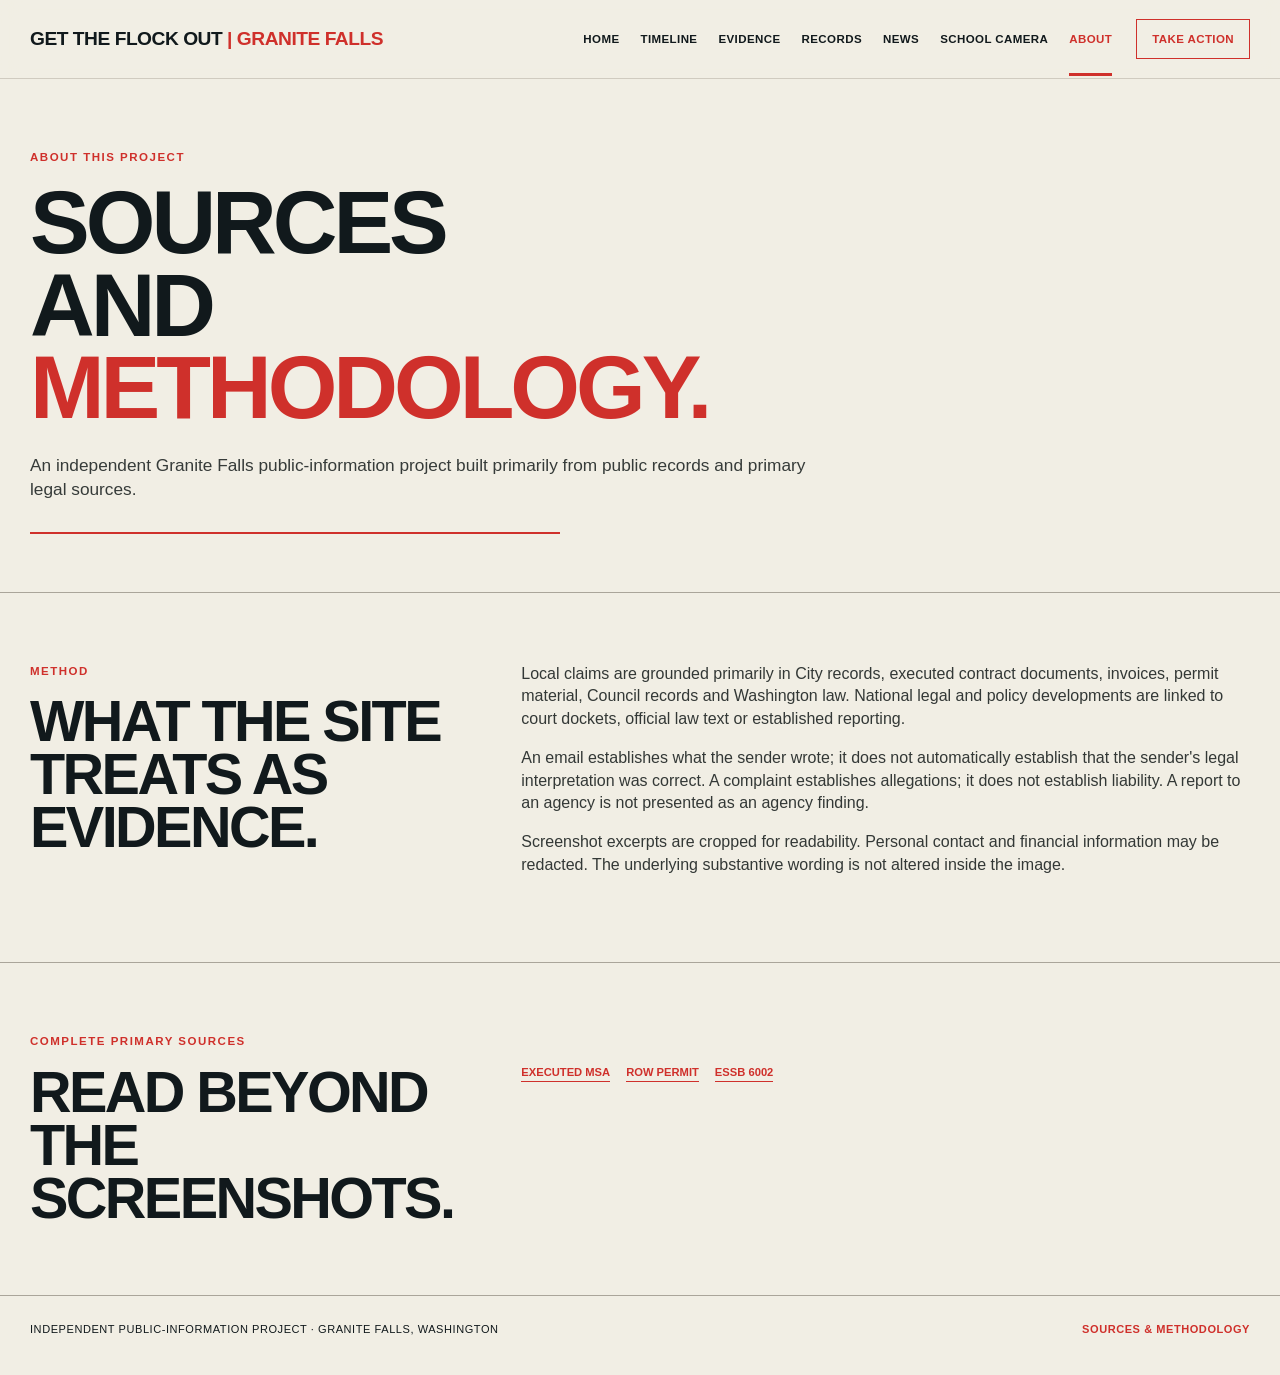
==== commit 236f3002: "Add files via upload" ====
--- a/about.html
+++ b/about.html
@@ -1 +1,2 @@
-<!DOCTYPE html><html lang="en"><head><meta charset="utf-8"><meta name="viewport" content="width=device-width,initial-scale=1"><meta name="description" content="Sources and methodology for the Granite Falls Flock public-information project."><title>About | Get the Flock Out</title><link rel="stylesheet" href="site.css"></head><body><header><div class="wrap nav"><a class="brand" href="index.html">Get the Flock Out <span>| Granite Falls</span></a><nav class="navlinks" aria-label="Primary"><a href="index.html">Home</a><a href="timeline.html">Timeline</a><a href="evidence.html">Evidence</a><a href="records.html">Records</a><a href="reporting.html">Legal + policy</a><a href="school-camera.html">School camera</a><a class="active" href="about.html">About</a><a class="take" href="action.html">Take action</a></nav></div></header><main><section class="pagehero"><div class="wrap"><div class="kicker">Sources + method</div><h1>Document first. <span class="red">Claims second.</span></h1><p>An independent Granite Falls public-information project built primarily from public records and primary legal sources.</p><div class="redline"></div></div></section><section class="section"><div class="wrap section-grid"><div><div class="section-sub">Method</div><h2>What the site treats as evidence.</h2></div><div class="copy"><p>Local claims are grounded primarily in City records, executed contract documents, invoices, permit material, Council records and Washington law. National legal and policy developments are linked to court dockets, official law text or established reporting.</p><p>An email establishes what the sender wrote; it does not automatically establish that the sender's legal interpretation was correct. A complaint establishes allegations; it does not establish liability. A report to an agency is not presented as an agency finding.</p><p>Screenshot excerpts are cropped for readability. Personal contact and financial information may be redacted. The underlying substantive wording is not altered inside the image.</p></div></div></section><section class="section"><div class="wrap section-grid"><div><div class="section-sub">Complete primary sources</div><h2>Read beyond the screenshots.</h2></div><div class="copy"><div class="source-links"><a href="docs/executed-msa-order-form.pdf" target="_blank" rel="noopener">Executed MSA</a><a href="docs/row-permit-2024-019.pdf" target="_blank" rel="noopener">ROW Permit</a><a href="docs/essb-6002-2026.pdf" target="_blank" rel="noopener">ESSB 6002</a></div></div></div></section></main><footer><div class="wrap footer-grid"><span>Independent public-information project · Granite Falls, Washington</span><a href="about.html">Sources &amp; methodology</a></div></footer><script src="site.js"></script></body></html>+<!DOCTYPE html>
+<html lang="en"><head><meta charset="utf-8"/><meta content="width=device-width,initial-scale=1" name="viewport"/><meta content="Sources and methodology for the Granite Falls Flock public-information project." name="description"/><title>About | Get the Flock Out</title><link href="site.css" rel="stylesheet"/></head><body><header><div class="wrap nav"><a class="brand" href="index.html">Get the Flock Out <span>| Granite Falls</span></a><nav aria-label="Primary" class="navlinks"><a href="index.html">Home</a><a href="timeline.html">Timeline</a><a href="evidence.html">Evidence</a><a href="records.html">Records</a><a href="reporting.html">News</a><a href="school-camera.html">School camera</a><a class="active" href="about.html">About</a><a class="take" href="action.html">Take action</a></nav></div></header><main><section class="pagehero"><div class="wrap"><div class="kicker">About this project</div><h1>Sources and <span class="red">methodology.</span></h1><p>An independent Granite Falls public-information project built primarily from public records and primary legal sources.</p><div class="redline"></div></div></section><section class="section"><div class="wrap section-grid"><div><div class="section-sub">Method</div><h2>What the site treats as evidence.</h2></div><div class="copy"><p>Local claims are grounded primarily in City records, executed contract documents, invoices, permit material, Council records and Washington law. National legal and policy developments are linked to court dockets, official law text or established reporting.</p><p>An email establishes what the sender wrote; it does not automatically establish that the sender's legal interpretation was correct. A complaint establishes allegations; it does not establish liability. A report to an agency is not presented as an agency finding.</p><p>Screenshot excerpts are cropped for readability. Personal contact and financial information may be redacted. The underlying substantive wording is not altered inside the image.</p></div></div></section><section class="section"><div class="wrap section-grid"><div><div class="section-sub">Complete primary sources</div><h2>Read beyond the screenshots.</h2></div><div class="copy"><div class="source-links"><a href="docs/executed-msa-order-form.pdf" rel="noopener" target="_blank">Executed MSA</a><a href="docs/row-permit-2024-019.pdf" rel="noopener" target="_blank">ROW Permit</a><a href="docs/essb-6002-2026.pdf" rel="noopener" target="_blank">ESSB 6002</a></div></div></div></section></main><footer><div class="wrap footer-grid"><span>Independent public-information project · Granite Falls, Washington</span><a href="about.html">Sources &amp; methodology</a></div></footer><script src="site.js"></script></body></html>
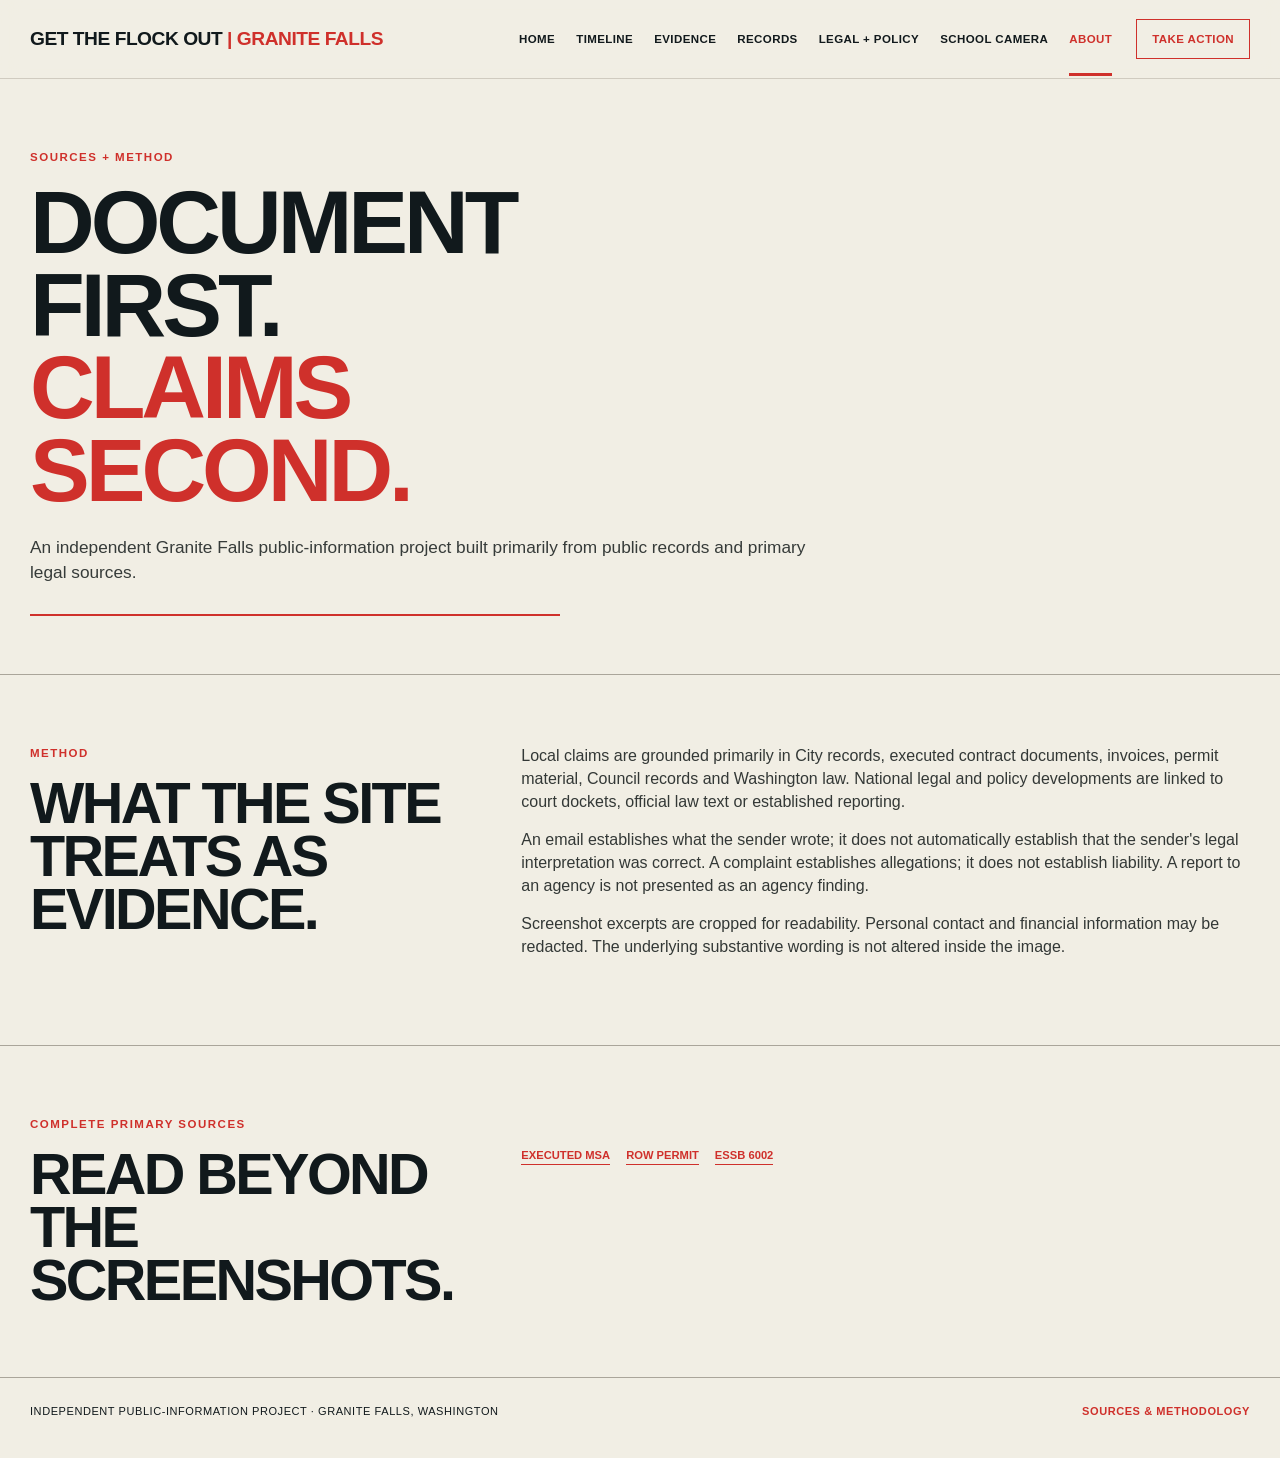
==== commit 3e6b65d9: "Add files via upload" ====
--- a/about.html
+++ b/about.html
@@ -1,2 +1,23 @@
-<!DOCTYPE html>
-<html lang="en"><head><meta charset="utf-8"/><meta content="width=device-width,initial-scale=1" name="viewport"/><meta content="Sources and methodology for the Granite Falls Flock public-information project." name="description"/><title>About | Get the Flock Out</title><link href="site.css" rel="stylesheet"/></head><body><header><div class="wrap nav"><a class="brand" href="index.html">Get the Flock Out <span>| Granite Falls</span></a><nav aria-label="Primary" class="navlinks"><a href="index.html">Home</a><a href="timeline.html">Timeline</a><a href="evidence.html">Evidence</a><a href="records.html">Records</a><a href="reporting.html">News</a><a href="school-camera.html">School camera</a><a class="active" href="about.html">About</a><a class="take" href="action.html">Take action</a></nav></div></header><main><section class="pagehero"><div class="wrap"><div class="kicker">About this project</div><h1>Sources and <span class="red">methodology.</span></h1><p>An independent Granite Falls public-information project built primarily from public records and primary legal sources.</p><div class="redline"></div></div></section><section class="section"><div class="wrap section-grid"><div><div class="section-sub">Method</div><h2>What the site treats as evidence.</h2></div><div class="copy"><p>Local claims are grounded primarily in City records, executed contract documents, invoices, permit material, Council records and Washington law. National legal and policy developments are linked to court dockets, official law text or established reporting.</p><p>An email establishes what the sender wrote; it does not automatically establish that the sender's legal interpretation was correct. A complaint establishes allegations; it does not establish liability. A report to an agency is not presented as an agency finding.</p><p>Screenshot excerpts are cropped for readability. Personal contact and financial information may be redacted. The underlying substantive wording is not altered inside the image.</p></div></div></section><section class="section"><div class="wrap section-grid"><div><div class="section-sub">Complete primary sources</div><h2>Read beyond the screenshots.</h2></div><div class="copy"><div class="source-links"><a href="docs/executed-msa-order-form.pdf" rel="noopener" target="_blank">Executed MSA</a><a href="docs/row-permit-2024-019.pdf" rel="noopener" target="_blank">ROW Permit</a><a href="docs/essb-6002-2026.pdf" rel="noopener" target="_blank">ESSB 6002</a></div></div></div></section></main><footer><div class="wrap footer-grid"><span>Independent public-information project · Granite Falls, Washington</span><a href="about.html">Sources &amp; methodology</a></div></footer><script src="site.js"></script></body></html>+<!DOCTYPE html><html lang="en"><head><style>.review-asset-fallback{background:#e5dfd2;min-height:80px}</style><meta charset="utf-8"><meta name="viewport" content="width=device-width,initial-scale=1"><meta name="description" content="Sources and methodology for the Granite Falls Flock public-information project."><title>About | Get the Flock Out</title><style>
+
+:root{--paper:#f1eee4;--paper2:#e5dfd2;--ink:#11191c;--muted:#555956;--red:#cf302b;--black:#071014;--rule:#aaa59a;--soft:#ded9cc;--max:1220px}
+*{box-sizing:border-box}html{scroll-behavior:smooth;background:var(--paper)}body{margin:0;background:var(--paper);color:var(--ink);font-family:Arial,Helvetica,sans-serif;line-height:1.42}a{color:inherit;text-decoration:none}img{display:block;max-width:100%}.wrap{width:min(calc(100% - 42px),var(--max));margin:0 auto}
+header{position:sticky;top:0;z-index:50;background:rgba(241,238,228,.97);border-bottom:1px solid #d0cbc0;backdrop-filter:blur(12px)}.nav{min-height:78px;display:flex;align-items:center;justify-content:space-between;gap:24px}.brand{font-family:"Arial Narrow","Helvetica Neue Condensed",Arial,sans-serif;font-weight:900;text-transform:uppercase;letter-spacing:-.025em;font-size:1.2rem;white-space:nowrap}.brand span,.red{color:var(--red)}.navlinks{display:flex;align-items:center;gap:21px;font-size:.72rem;font-weight:800;text-transform:uppercase;letter-spacing:.035em;overflow-x:auto;scrollbar-width:none}.navlinks::-webkit-scrollbar{display:none}.navlinks a{white-space:nowrap;padding:29px 0 25px;border-bottom:3px solid transparent}.navlinks a:hover,.navlinks a:focus,.navlinks a.active{color:var(--red);border-color:var(--red)}.navlinks .take{border:1.5px solid var(--red);padding:11px 15px;color:var(--red);margin-left:3px}.navlinks .take:hover{background:var(--red);color:white}
+h1,h2,h3{font-family:"Arial Narrow","Helvetica Neue Condensed",Arial,sans-serif;text-transform:uppercase;margin:0;font-weight:900;letter-spacing:-.045em;line-height:.92}h1{font-size:clamp(3.7rem,7vw,6.7rem)}h2{font-size:clamp(2.6rem,4.5vw,4.4rem)}h3{font-size:1.25rem;line-height:1.02}.kicker,.section-sub,.eyebrow{font-size:.72rem;text-transform:uppercase;letter-spacing:.13em;font-weight:900;color:var(--red);margin-bottom:16px}.pagehero{padding:70px 0 58px;border-bottom:1px solid var(--rule)}.pagehero h1{max-width:10ch}.pagehero p{max-width:780px;font-size:1.08rem;color:#363b39;margin:24px 0 0}.redline{height:2px;background:var(--red);width:min(100%,530px);margin-top:30px}
+.hero{padding:52px 0 0}.hero-grid{display:grid;grid-template-columns:minmax(0,1fr) minmax(320px,430px);gap:38px;align-items:center}.hero-copy{padding:22px 0 46px}.hero-copy h1{max-width:8.6ch}.lede{max-width:720px;font-size:1.08rem;color:#2d3332;margin:25px 0 0}.cta-row,.btnrow{display:flex;gap:10px;flex-wrap:wrap;margin-top:24px}.btn{display:inline-flex;min-height:48px;align-items:center;justify-content:center;padding:0 18px;border:1.5px solid var(--ink);font-size:.76rem;font-weight:900;text-transform:uppercase;letter-spacing:.045em}.btn.red,.btn.primary{background:var(--red);border-color:var(--red);color:#fff}.btn:hover{transform:translateY(-1px)}
+.hero-art{position:relative;min-height:430px;display:grid;place-items:center;overflow:hidden}.hero-art:before,.hero-art:after{content:"";position:absolute;border-radius:50%}.hero-art:before{width:300px;height:300px;background:var(--red);left:38px;top:54px}.hero-art:after{width:235px;height:235px;border:3px solid var(--ink);right:28px;bottom:44px}.hero-art img{position:relative;z-index:2;width:auto;max-height:420px;transform:translate(5px,2px)}
+.deadline{background:var(--black);color:white;border-top:5px solid var(--red);padding:32px 0}.deadline-grid{display:grid;grid-template-columns:.72fr 1.28fr;gap:44px;align-items:start}.deadline .label{color:var(--red);font-size:.72rem;font-weight:900;letter-spacing:.14em;text-transform:uppercase}.deadline h2{font-size:clamp(2.5rem,4vw,4rem);margin-top:10px}.deadline p{margin:0 0 12px;color:#d9dcdc}.deadline strong{color:white}.deadline .datebox{border:1px solid #495054;padding:20px;margin-top:16px}.deadline .datebox b{display:block;color:var(--red);font-size:1.45rem;text-transform:uppercase}.deadline small{display:block;color:#aeb4b4;margin-top:10px;line-height:1.4}
+.section{padding:70px 0;border-bottom:1px solid var(--rule)}.section-grid{display:grid;grid-template-columns:.75fr 1.25fr;gap:54px;align-items:start}.copy{max-width:780px}.copy p{margin:0 0 16px;color:#333836}.copy strong{color:var(--ink)}.grid2{display:grid;grid-template-columns:repeat(2,1fr);gap:14px}.grid3{display:grid;grid-template-columns:repeat(3,1fr);gap:14px}.card,.actionbox,.status-panel{border:1px solid var(--rule);padding:22px;background:rgba(255,255,255,.18)}.card .date{font-size:.68rem;text-transform:uppercase;color:var(--red);font-weight:900;letter-spacing:.05em}.card p,.actionbox p{color:var(--muted);font-size:.89rem;margin:10px 0 0}.card .source{margin-top:18px;font-size:.68rem;text-transform:uppercase;font-weight:900;color:#777}.card .link,.source-links a{display:inline-block;color:var(--red);font-weight:900;text-transform:uppercase;font-size:.7rem;border-bottom:1px solid var(--red);margin-top:12px}.note{border-top:3px solid var(--red);padding:16px 0;margin-top:24px;color:#343938}.note strong{font-size:.75rem;text-transform:uppercase}
+.fact-grid{display:grid;grid-template-columns:repeat(3,1fr);gap:12px;margin-top:28px}.fact{background:var(--black);color:white;padding:22px;min-height:150px}.fact strong{display:block;color:var(--red);font-family:"Arial Narrow",Arial,sans-serif;font-size:2rem;line-height:1}.fact span{display:block;margin-top:8px;text-transform:uppercase;font-size:.73rem;font-weight:900}.fact small{display:block;margin-top:7px;color:#c8cdce}
+.shots{display:grid;grid-template-columns:repeat(2,minmax(0,1fr));gap:18px;margin-top:24px}.shot{margin:0;border:1px solid #bbb5aa;background:#fff}.shot img{width:100%;height:auto}.shot figcaption{padding:12px 14px;font-size:.79rem;color:#4f5351;border-top:1px solid #d6d1c7}.shot.compact{max-width:760px}.shot.wide{grid-column:1/-1}.zoom{cursor:zoom-in}.quote-callout{border-left:5px solid var(--red);padding:18px 20px;background:#e8e2d6;margin:22px 0}.quote-callout b{display:block;text-transform:uppercase;font-size:.77rem;margin-bottom:8px}.quote-callout p{margin:0;color:#2d3230}.tag{display:inline-block;background:#ded8cc;padding:5px 8px;font-size:.63rem;font-weight:900;text-transform:uppercase}
+.timeline{padding:68px 0}.tl-list{margin-top:36px;border-top:1px solid var(--rule)}.tl{display:grid;grid-template-columns:170px 1fr;gap:32px;padding:28px 0;border-bottom:1px solid var(--rule)}.tl-date{font-size:.75rem;color:var(--red);font-weight:900;text-transform:uppercase;letter-spacing:.04em}.tl-body p{color:#444a47;max-width:800px}.tl-media{display:grid;grid-template-columns:repeat(2,1fr);gap:14px;margin-top:17px}.tl-media .shot:only-child{grid-column:1/-1;max-width:800px}.status-panel{border-top:4px solid var(--red)}.status-panel ul{padding-left:19px;margin:10px 0 0}.status-panel li{margin:8px 0;color:#383d3a}
+.record-list{border-top:1px solid var(--rule);margin-top:20px}.record-row{display:grid;grid-template-columns:115px 1fr auto;gap:16px;align-items:center;padding:14px 0;border-bottom:1px solid var(--rule)}.record-row img{width:115px;height:74px;object-fit:cover;border:1px solid #c5c0b4}.record-row h3{font-size:1rem}.record-row p{margin:5px 0 0;font-size:.82rem;color:var(--muted)}.badge{font-size:.62rem;text-transform:uppercase;font-weight:900;background:#e1dbcf;padding:6px 8px}.source-links{display:flex;flex-wrap:wrap;gap:16px;margin-top:20px}
+.project-list{border-top:1px solid var(--rule);margin-top:16px}.project-list div{padding:15px 0;border-bottom:1px solid var(--rule)}.project-list b{display:block;text-transform:uppercase;font-size:.8rem}.project-list p{margin:4px 0 0;color:var(--muted);font-size:.88rem}
+footer{padding:26px 0 38px;font-size:.69rem;text-transform:uppercase;letter-spacing:.05em}.footer-grid{display:flex;justify-content:space-between;gap:20px;flex-wrap:wrap}.footer-grid a{color:var(--red);font-weight:900}
+.lightbox{position:fixed;inset:0;background:rgba(2,6,8,.94);z-index:1000;display:none;align-items:center;justify-content:center;padding:30px}.lightbox.open{display:flex}.lightbox img{max-width:95vw;max-height:90vh;object-fit:contain}.lightbox button{position:absolute;top:16px;right:18px;background:none;border:1px solid white;color:white;font-size:1.3rem;padding:7px 11px;cursor:pointer}
+@media(max-width:980px){.nav{align-items:flex-start;flex-direction:column;padding:13px 0 0}.navlinks{width:100%;gap:17px}.navlinks a{padding:10px 0 13px}.navlinks .take{margin-left:0;padding:8px 11px}.hero-grid{grid-template-columns:1fr 330px}.section-grid,.deadline-grid{grid-template-columns:1fr;gap:28px}.grid3{grid-template-columns:repeat(2,1fr)}.fact-grid{grid-template-columns:1fr 1fr}}
+@media(max-width:760px){.wrap{width:min(calc(100% - 26px),var(--max))}.hero-grid{grid-template-columns:1fr}.hero-art{min-height:350px}.hero-art:before{left:calc(50% - 150px)}.hero-art:after{right:calc(50% - 145px)}.hero-copy h1{max-width:none}.grid2,.grid3,.shots,.fact-grid,.tl-media{grid-template-columns:1fr}.tl{grid-template-columns:1fr;gap:10px}.shot.wide{grid-column:auto}.record-row{grid-template-columns:88px 1fr}.record-row img{width:88px;height:58px}.badge{display:none}}
+
+</style></head><body><header><div class="wrap nav"><a class="brand" href="index.html">Get the Flock Out <span>| Granite Falls</span></a><nav class="navlinks" aria-label="Primary"><a href="index.html">Home</a><a href="timeline.html">Timeline</a><a href="evidence.html">Evidence</a><a href="records.html">Records</a><a href="reporting.html">Legal + policy</a><a href="school-camera.html">School camera</a><a class="active" href="about.html">About</a><a class="take" href="action.html">Take action</a></nav></div></header><main><section class="pagehero"><div class="wrap"><div class="kicker">Sources + method</div><h1>Document first. <span class="red">Claims second.</span></h1><p>An independent Granite Falls public-information project built primarily from public records and primary legal sources.</p><div class="redline"></div></div></section><section class="section"><div class="wrap section-grid"><div><div class="section-sub">Method</div><h2>What the site treats as evidence.</h2></div><div class="copy"><p>Local claims are grounded primarily in City records, executed contract documents, invoices, permit material, Council records and Washington law. National legal and policy developments are linked to court dockets, official law text or established reporting.</p><p>An email establishes what the sender wrote; it does not automatically establish that the sender's legal interpretation was correct. A complaint establishes allegations; it does not establish liability. A report to an agency is not presented as an agency finding.</p><p>Screenshot excerpts are cropped for readability. Personal contact and financial information may be redacted. The underlying substantive wording is not altered inside the image.</p></div></div></section><section class="section"><div class="wrap section-grid"><div><div class="section-sub">Complete primary sources</div><h2>Read beyond the screenshots.</h2></div><div class="copy"><div class="source-links"><a href="https://deflockgranitefalls.com/docs/executed-msa-order-form.pdf" target="_blank" rel="noopener">Executed MSA</a><a href="https://deflockgranitefalls.com/docs/row-permit-2024-019.pdf" target="_blank" rel="noopener">ROW Permit</a><a href="https://deflockgranitefalls.com/docs/essb-6002-2026.pdf" target="_blank" rel="noopener">ESSB 6002</a></div></div></div></section></main><footer><div class="wrap footer-grid"><span>Independent public-information project · Granite Falls, Washington</span><a href="about.html">Sources &amp; methodology</a></div></footer><script>
+document.addEventListener('DOMContentLoaded',()=>{const box=document.createElement('div');box.className='lightbox';box.innerHTML='<button aria-label="Close image">×</button><img onerror="this.style.visibility='hidden';this.parentElement.classList.add('review-asset-fallback')" alt="Expanded evidence">';document.body.appendChild(box);const out=()=>box.classList.remove('open');box.querySelector('button').onclick=out;box.onclick=e=>{if(e.target===box)out()};document.addEventListener('keydown',e=>{if(e.key==='Escape')out()});document.querySelectorAll('img.zoom').forEach(img=>img.addEventListener('click',()=>{box.querySelector('img').src=img.src;box.classList.add('open')}));});
+</script></body></html>
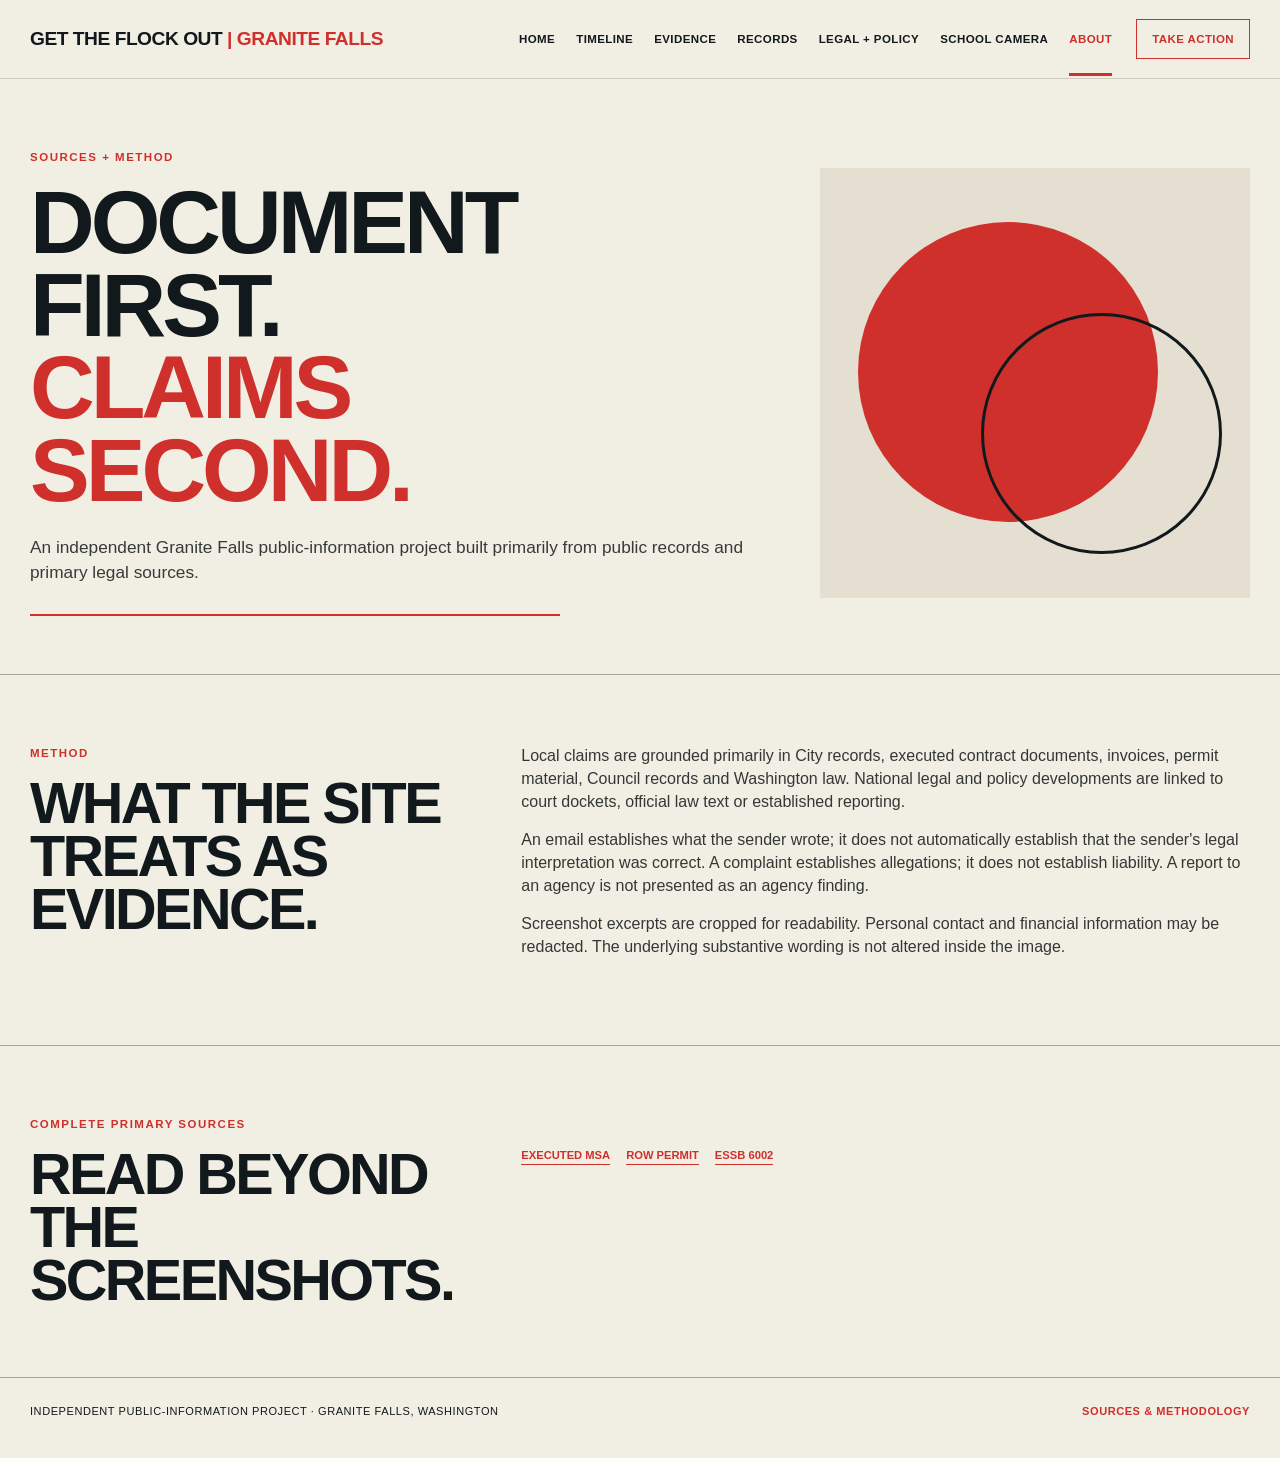
==== commit 14ce16ce: "Add files via upload" ====
--- a/about.html
+++ b/about.html
@@ -1,4 +1,6 @@
-<!DOCTYPE html><html lang="en"><head><style>.review-asset-fallback{background:#e5dfd2;min-height:80px}</style><meta charset="utf-8"><meta name="viewport" content="width=device-width,initial-scale=1"><meta name="description" content="Sources and methodology for the Granite Falls Flock public-information project."><title>About | Get the Flock Out</title><style>
+<!DOCTYPE html>
+
+<html lang="en"><head><style>.review-asset-fallback{background:#e5dfd2;min-height:80px}</style><meta charset="utf-8"/><meta content="width=device-width,initial-scale=1" name="viewport"/><meta content="Sources and methodology for the Granite Falls Flock public-information project." name="description"/><title>About | Get the Flock Out</title><style>
 
 :root{--paper:#f1eee4;--paper2:#e5dfd2;--ink:#11191c;--muted:#555956;--red:#cf302b;--black:#071014;--rule:#aaa59a;--soft:#ded9cc;--max:1220px}
 *{box-sizing:border-box}html{scroll-behavior:smooth;background:var(--paper)}body{margin:0;background:var(--paper);color:var(--ink);font-family:Arial,Helvetica,sans-serif;line-height:1.42}a{color:inherit;text-decoration:none}img{display:block;max-width:100%}.wrap{width:min(calc(100% - 42px),var(--max));margin:0 auto}
@@ -18,6 +20,6 @@
 @media(max-width:980px){.nav{align-items:flex-start;flex-direction:column;padding:13px 0 0}.navlinks{width:100%;gap:17px}.navlinks a{padding:10px 0 13px}.navlinks .take{margin-left:0;padding:8px 11px}.hero-grid{grid-template-columns:1fr 330px}.section-grid,.deadline-grid{grid-template-columns:1fr;gap:28px}.grid3{grid-template-columns:repeat(2,1fr)}.fact-grid{grid-template-columns:1fr 1fr}}
 @media(max-width:760px){.wrap{width:min(calc(100% - 26px),var(--max))}.hero-grid{grid-template-columns:1fr}.hero-art{min-height:350px}.hero-art:before{left:calc(50% - 150px)}.hero-art:after{right:calc(50% - 145px)}.hero-copy h1{max-width:none}.grid2,.grid3,.shots,.fact-grid,.tl-media{grid-template-columns:1fr}.tl{grid-template-columns:1fr;gap:10px}.shot.wide{grid-column:auto}.record-row{grid-template-columns:88px 1fr}.record-row img{width:88px;height:58px}.badge{display:none}}
 
-</style></head><body><header><div class="wrap nav"><a class="brand" href="index.html">Get the Flock Out <span>| Granite Falls</span></a><nav class="navlinks" aria-label="Primary"><a href="index.html">Home</a><a href="timeline.html">Timeline</a><a href="evidence.html">Evidence</a><a href="records.html">Records</a><a href="reporting.html">Legal + policy</a><a href="school-camera.html">School camera</a><a class="active" href="about.html">About</a><a class="take" href="action.html">Take action</a></nav></div></header><main><section class="pagehero"><div class="wrap"><div class="kicker">Sources + method</div><h1>Document first. <span class="red">Claims second.</span></h1><p>An independent Granite Falls public-information project built primarily from public records and primary legal sources.</p><div class="redline"></div></div></section><section class="section"><div class="wrap section-grid"><div><div class="section-sub">Method</div><h2>What the site treats as evidence.</h2></div><div class="copy"><p>Local claims are grounded primarily in City records, executed contract documents, invoices, permit material, Council records and Washington law. National legal and policy developments are linked to court dockets, official law text or established reporting.</p><p>An email establishes what the sender wrote; it does not automatically establish that the sender's legal interpretation was correct. A complaint establishes allegations; it does not establish liability. A report to an agency is not presented as an agency finding.</p><p>Screenshot excerpts are cropped for readability. Personal contact and financial information may be redacted. The underlying substantive wording is not altered inside the image.</p></div></div></section><section class="section"><div class="wrap section-grid"><div><div class="section-sub">Complete primary sources</div><h2>Read beyond the screenshots.</h2></div><div class="copy"><div class="source-links"><a href="https://deflockgranitefalls.com/docs/executed-msa-order-form.pdf" target="_blank" rel="noopener">Executed MSA</a><a href="https://deflockgranitefalls.com/docs/row-permit-2024-019.pdf" target="_blank" rel="noopener">ROW Permit</a><a href="https://deflockgranitefalls.com/docs/essb-6002-2026.pdf" target="_blank" rel="noopener">ESSB 6002</a></div></div></div></section></main><footer><div class="wrap footer-grid"><span>Independent public-information project · Granite Falls, Washington</span><a href="about.html">Sources &amp; methodology</a></div></footer><script>
+</style></head><body><header><div class="wrap nav"><a class="brand" href="index.html">Get the Flock Out <span>| Granite Falls</span></a><nav aria-label="Primary" class="navlinks"><a href="index.html">Home</a><a href="timeline.html">Timeline</a><a href="evidence.html">Evidence</a><a href="records.html">Records</a><a href="reporting.html">Legal + policy</a><a href="school-camera.html">School camera</a><a class="active" href="about.html">About</a><a class="take" href="action.html">Take action</a></nav></div></header><main><section class="pagehero"><div class="wrap hero-grid"><div><div class="kicker">Sources + method</div><h1>Document first. <span class="red">Claims second.</span></h1><p>An independent Granite Falls public-information project built primarily from public records and primary legal sources.</p><div class="redline"></div></div><div aria-hidden="true" class="hero-art"><img alt="" onerror="this.style.visibility='hidden';this.parentElement.classList.add('review-asset-fallback')" src="https://deflockgranitefalls.com/assets/flock-camera.png"/></div></div></section><section class="section"><div class="wrap section-grid"><div><div class="section-sub">Method</div><h2>What the site treats as evidence.</h2></div><div class="copy"><p>Local claims are grounded primarily in City records, executed contract documents, invoices, permit material, Council records and Washington law. National legal and policy developments are linked to court dockets, official law text or established reporting.</p><p>An email establishes what the sender wrote; it does not automatically establish that the sender's legal interpretation was correct. A complaint establishes allegations; it does not establish liability. A report to an agency is not presented as an agency finding.</p><p>Screenshot excerpts are cropped for readability. Personal contact and financial information may be redacted. The underlying substantive wording is not altered inside the image.</p></div></div></section><section class="section"><div class="wrap section-grid"><div><div class="section-sub">Complete primary sources</div><h2>Read beyond the screenshots.</h2></div><div class="copy"><div class="source-links"><a href="https://deflockgranitefalls.com/docs/executed-msa-order-form.pdf" rel="noopener" target="_blank">Executed MSA</a><a href="https://deflockgranitefalls.com/docs/row-permit-2024-019.pdf" rel="noopener" target="_blank">ROW Permit</a><a href="https://deflockgranitefalls.com/docs/essb-6002-2026.pdf" rel="noopener" target="_blank">ESSB 6002</a></div></div></div></section></main><footer><div class="wrap footer-grid"><span>Independent public-information project · Granite Falls, Washington</span><a href="about.html">Sources &amp; methodology</a></div></footer><script>
 document.addEventListener('DOMContentLoaded',()=>{const box=document.createElement('div');box.className='lightbox';box.innerHTML='<button aria-label="Close image">×</button><img onerror="this.style.visibility='hidden';this.parentElement.classList.add('review-asset-fallback')" alt="Expanded evidence">';document.body.appendChild(box);const out=()=>box.classList.remove('open');box.querySelector('button').onclick=out;box.onclick=e=>{if(e.target===box)out()};document.addEventListener('keydown',e=>{if(e.key==='Escape')out()});document.querySelectorAll('img.zoom').forEach(img=>img.addEventListener('click',()=>{box.querySelector('img').src=img.src;box.classList.add('open')}));});
 </script></body></html>
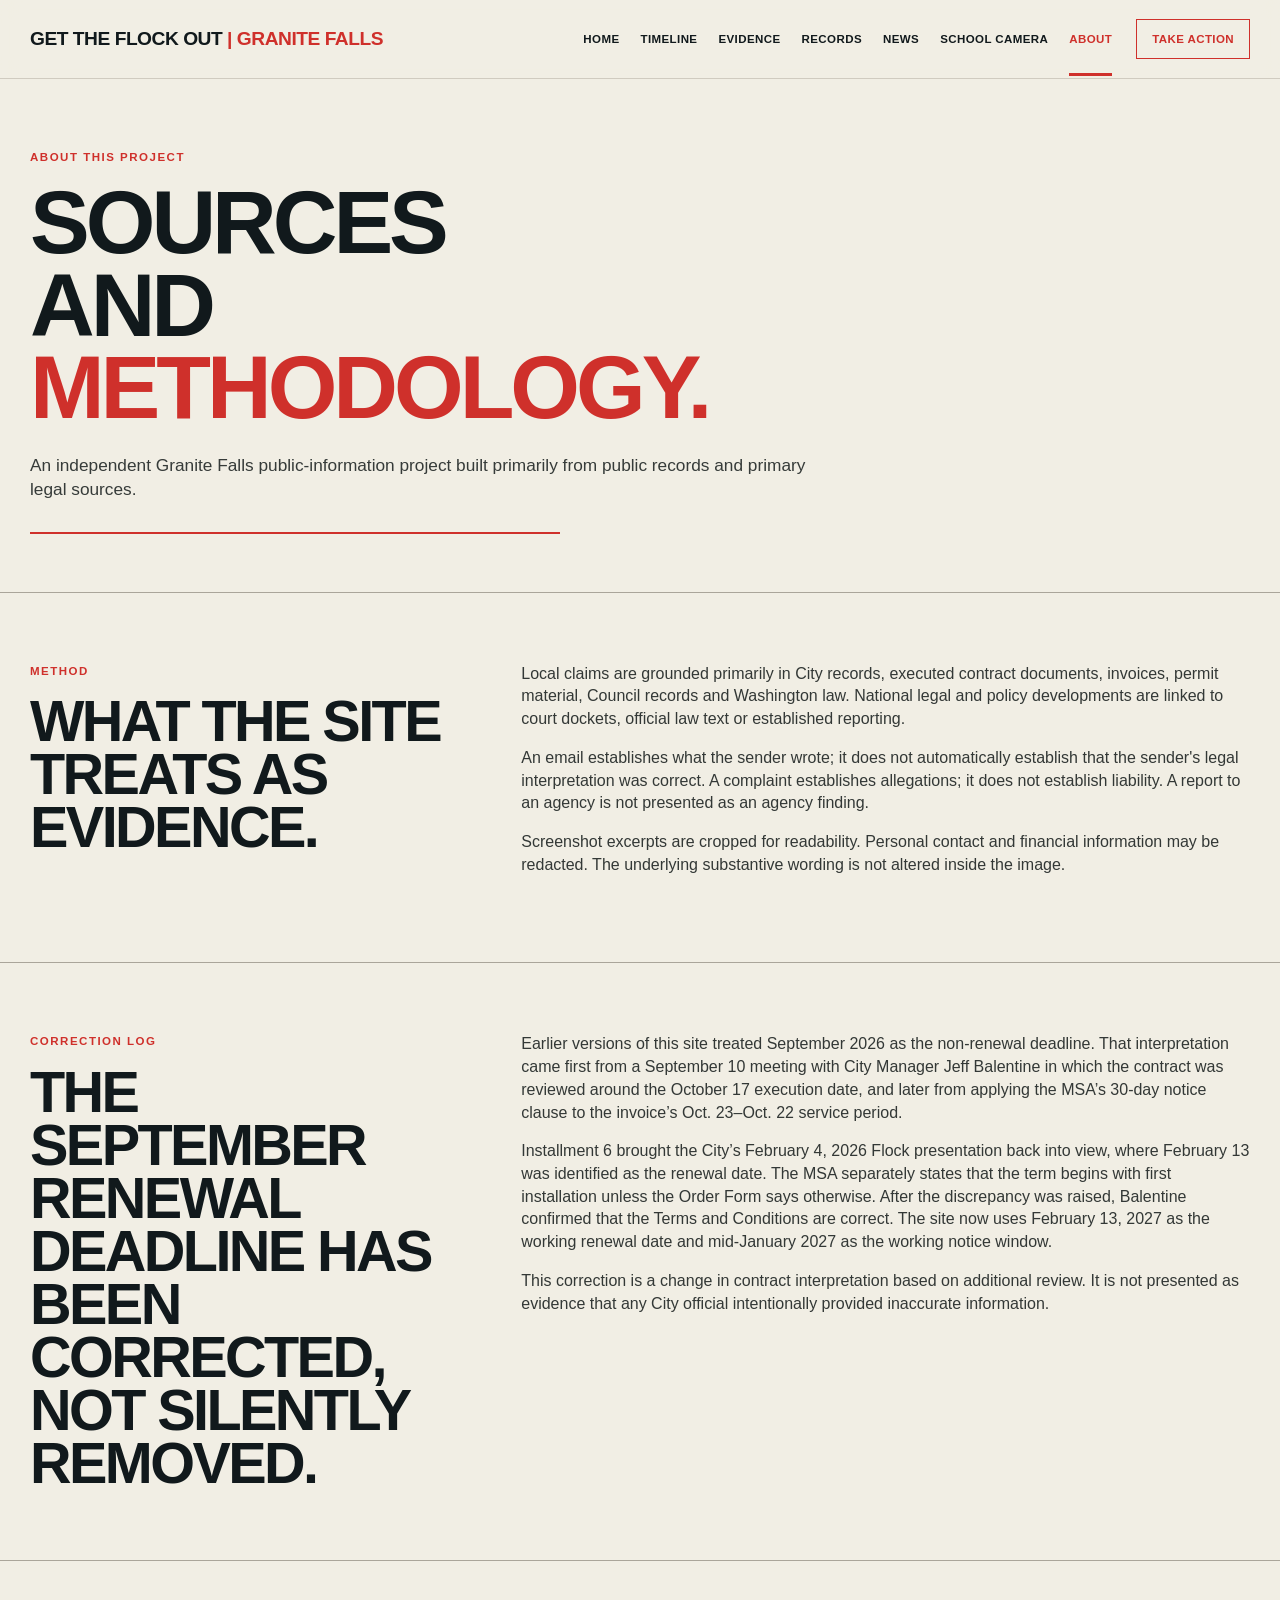
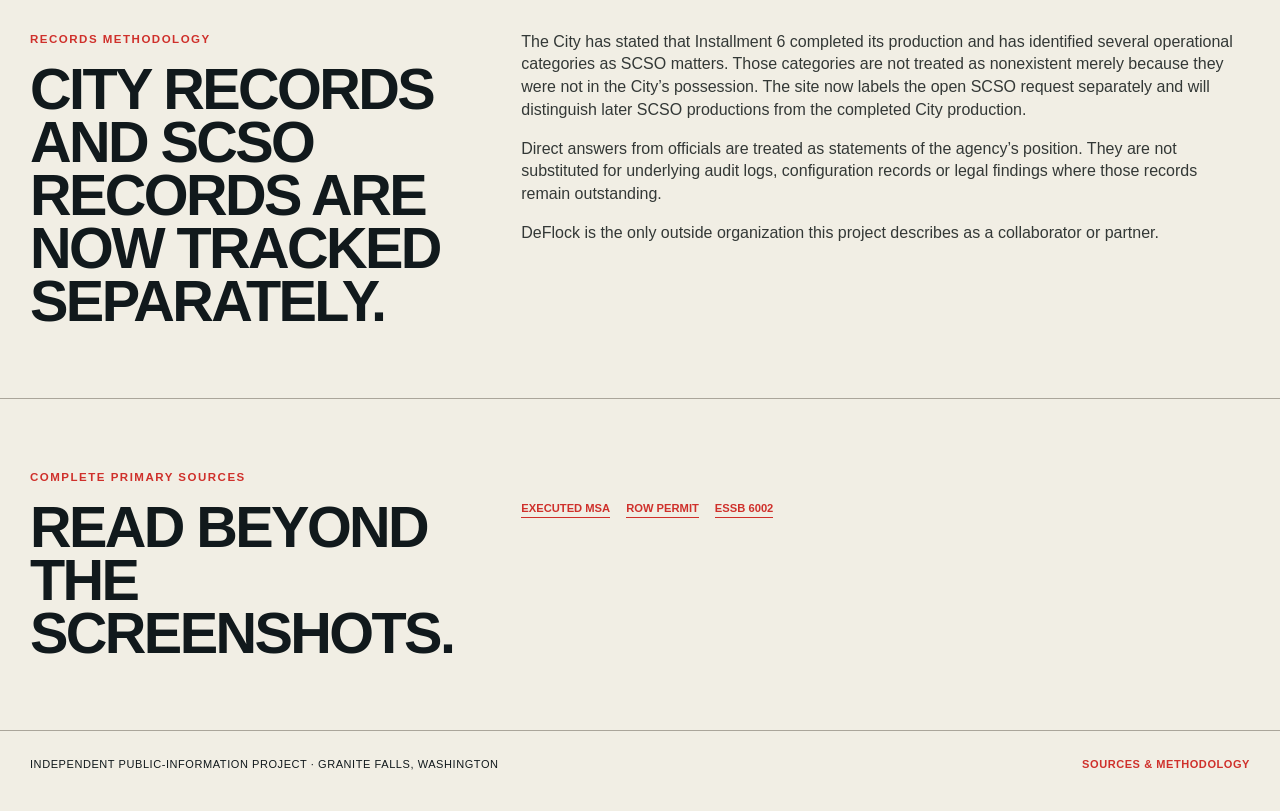
==== commit 7c00fa30: "Add files via upload" ====
--- a/about.html
+++ b/about.html
@@ -1,25 +1,3 @@
 <!DOCTYPE html>
 
-<html lang="en"><head><style>.review-asset-fallback{background:#e5dfd2;min-height:80px}</style><meta charset="utf-8"/><meta content="width=device-width,initial-scale=1" name="viewport"/><meta content="Sources and methodology for the Granite Falls Flock public-information project." name="description"/><title>About | Get the Flock Out</title><style>
-
-:root{--paper:#f1eee4;--paper2:#e5dfd2;--ink:#11191c;--muted:#555956;--red:#cf302b;--black:#071014;--rule:#aaa59a;--soft:#ded9cc;--max:1220px}
-*{box-sizing:border-box}html{scroll-behavior:smooth;background:var(--paper)}body{margin:0;background:var(--paper);color:var(--ink);font-family:Arial,Helvetica,sans-serif;line-height:1.42}a{color:inherit;text-decoration:none}img{display:block;max-width:100%}.wrap{width:min(calc(100% - 42px),var(--max));margin:0 auto}
-header{position:sticky;top:0;z-index:50;background:rgba(241,238,228,.97);border-bottom:1px solid #d0cbc0;backdrop-filter:blur(12px)}.nav{min-height:78px;display:flex;align-items:center;justify-content:space-between;gap:24px}.brand{font-family:"Arial Narrow","Helvetica Neue Condensed",Arial,sans-serif;font-weight:900;text-transform:uppercase;letter-spacing:-.025em;font-size:1.2rem;white-space:nowrap}.brand span,.red{color:var(--red)}.navlinks{display:flex;align-items:center;gap:21px;font-size:.72rem;font-weight:800;text-transform:uppercase;letter-spacing:.035em;overflow-x:auto;scrollbar-width:none}.navlinks::-webkit-scrollbar{display:none}.navlinks a{white-space:nowrap;padding:29px 0 25px;border-bottom:3px solid transparent}.navlinks a:hover,.navlinks a:focus,.navlinks a.active{color:var(--red);border-color:var(--red)}.navlinks .take{border:1.5px solid var(--red);padding:11px 15px;color:var(--red);margin-left:3px}.navlinks .take:hover{background:var(--red);color:white}
-h1,h2,h3{font-family:"Arial Narrow","Helvetica Neue Condensed",Arial,sans-serif;text-transform:uppercase;margin:0;font-weight:900;letter-spacing:-.045em;line-height:.92}h1{font-size:clamp(3.7rem,7vw,6.7rem)}h2{font-size:clamp(2.6rem,4.5vw,4.4rem)}h3{font-size:1.25rem;line-height:1.02}.kicker,.section-sub,.eyebrow{font-size:.72rem;text-transform:uppercase;letter-spacing:.13em;font-weight:900;color:var(--red);margin-bottom:16px}.pagehero{padding:70px 0 58px;border-bottom:1px solid var(--rule)}.pagehero h1{max-width:10ch}.pagehero p{max-width:780px;font-size:1.08rem;color:#363b39;margin:24px 0 0}.redline{height:2px;background:var(--red);width:min(100%,530px);margin-top:30px}
-.hero{padding:52px 0 0}.hero-grid{display:grid;grid-template-columns:minmax(0,1fr) minmax(320px,430px);gap:38px;align-items:center}.hero-copy{padding:22px 0 46px}.hero-copy h1{max-width:8.6ch}.lede{max-width:720px;font-size:1.08rem;color:#2d3332;margin:25px 0 0}.cta-row,.btnrow{display:flex;gap:10px;flex-wrap:wrap;margin-top:24px}.btn{display:inline-flex;min-height:48px;align-items:center;justify-content:center;padding:0 18px;border:1.5px solid var(--ink);font-size:.76rem;font-weight:900;text-transform:uppercase;letter-spacing:.045em}.btn.red,.btn.primary{background:var(--red);border-color:var(--red);color:#fff}.btn:hover{transform:translateY(-1px)}
-.hero-art{position:relative;min-height:430px;display:grid;place-items:center;overflow:hidden}.hero-art:before,.hero-art:after{content:"";position:absolute;border-radius:50%}.hero-art:before{width:300px;height:300px;background:var(--red);left:38px;top:54px}.hero-art:after{width:235px;height:235px;border:3px solid var(--ink);right:28px;bottom:44px}.hero-art img{position:relative;z-index:2;width:auto;max-height:420px;transform:translate(5px,2px)}
-.deadline{background:var(--black);color:white;border-top:5px solid var(--red);padding:32px 0}.deadline-grid{display:grid;grid-template-columns:.72fr 1.28fr;gap:44px;align-items:start}.deadline .label{color:var(--red);font-size:.72rem;font-weight:900;letter-spacing:.14em;text-transform:uppercase}.deadline h2{font-size:clamp(2.5rem,4vw,4rem);margin-top:10px}.deadline p{margin:0 0 12px;color:#d9dcdc}.deadline strong{color:white}.deadline .datebox{border:1px solid #495054;padding:20px;margin-top:16px}.deadline .datebox b{display:block;color:var(--red);font-size:1.45rem;text-transform:uppercase}.deadline small{display:block;color:#aeb4b4;margin-top:10px;line-height:1.4}
-.section{padding:70px 0;border-bottom:1px solid var(--rule)}.section-grid{display:grid;grid-template-columns:.75fr 1.25fr;gap:54px;align-items:start}.copy{max-width:780px}.copy p{margin:0 0 16px;color:#333836}.copy strong{color:var(--ink)}.grid2{display:grid;grid-template-columns:repeat(2,1fr);gap:14px}.grid3{display:grid;grid-template-columns:repeat(3,1fr);gap:14px}.card,.actionbox,.status-panel{border:1px solid var(--rule);padding:22px;background:rgba(255,255,255,.18)}.card .date{font-size:.68rem;text-transform:uppercase;color:var(--red);font-weight:900;letter-spacing:.05em}.card p,.actionbox p{color:var(--muted);font-size:.89rem;margin:10px 0 0}.card .source{margin-top:18px;font-size:.68rem;text-transform:uppercase;font-weight:900;color:#777}.card .link,.source-links a{display:inline-block;color:var(--red);font-weight:900;text-transform:uppercase;font-size:.7rem;border-bottom:1px solid var(--red);margin-top:12px}.note{border-top:3px solid var(--red);padding:16px 0;margin-top:24px;color:#343938}.note strong{font-size:.75rem;text-transform:uppercase}
-.fact-grid{display:grid;grid-template-columns:repeat(3,1fr);gap:12px;margin-top:28px}.fact{background:var(--black);color:white;padding:22px;min-height:150px}.fact strong{display:block;color:var(--red);font-family:"Arial Narrow",Arial,sans-serif;font-size:2rem;line-height:1}.fact span{display:block;margin-top:8px;text-transform:uppercase;font-size:.73rem;font-weight:900}.fact small{display:block;margin-top:7px;color:#c8cdce}
-.shots{display:grid;grid-template-columns:repeat(2,minmax(0,1fr));gap:18px;margin-top:24px}.shot{margin:0;border:1px solid #bbb5aa;background:#fff}.shot img{width:100%;height:auto}.shot figcaption{padding:12px 14px;font-size:.79rem;color:#4f5351;border-top:1px solid #d6d1c7}.shot.compact{max-width:760px}.shot.wide{grid-column:1/-1}.zoom{cursor:zoom-in}.quote-callout{border-left:5px solid var(--red);padding:18px 20px;background:#e8e2d6;margin:22px 0}.quote-callout b{display:block;text-transform:uppercase;font-size:.77rem;margin-bottom:8px}.quote-callout p{margin:0;color:#2d3230}.tag{display:inline-block;background:#ded8cc;padding:5px 8px;font-size:.63rem;font-weight:900;text-transform:uppercase}
-.timeline{padding:68px 0}.tl-list{margin-top:36px;border-top:1px solid var(--rule)}.tl{display:grid;grid-template-columns:170px 1fr;gap:32px;padding:28px 0;border-bottom:1px solid var(--rule)}.tl-date{font-size:.75rem;color:var(--red);font-weight:900;text-transform:uppercase;letter-spacing:.04em}.tl-body p{color:#444a47;max-width:800px}.tl-media{display:grid;grid-template-columns:repeat(2,1fr);gap:14px;margin-top:17px}.tl-media .shot:only-child{grid-column:1/-1;max-width:800px}.status-panel{border-top:4px solid var(--red)}.status-panel ul{padding-left:19px;margin:10px 0 0}.status-panel li{margin:8px 0;color:#383d3a}
-.record-list{border-top:1px solid var(--rule);margin-top:20px}.record-row{display:grid;grid-template-columns:115px 1fr auto;gap:16px;align-items:center;padding:14px 0;border-bottom:1px solid var(--rule)}.record-row img{width:115px;height:74px;object-fit:cover;border:1px solid #c5c0b4}.record-row h3{font-size:1rem}.record-row p{margin:5px 0 0;font-size:.82rem;color:var(--muted)}.badge{font-size:.62rem;text-transform:uppercase;font-weight:900;background:#e1dbcf;padding:6px 8px}.source-links{display:flex;flex-wrap:wrap;gap:16px;margin-top:20px}
-.project-list{border-top:1px solid var(--rule);margin-top:16px}.project-list div{padding:15px 0;border-bottom:1px solid var(--rule)}.project-list b{display:block;text-transform:uppercase;font-size:.8rem}.project-list p{margin:4px 0 0;color:var(--muted);font-size:.88rem}
-footer{padding:26px 0 38px;font-size:.69rem;text-transform:uppercase;letter-spacing:.05em}.footer-grid{display:flex;justify-content:space-between;gap:20px;flex-wrap:wrap}.footer-grid a{color:var(--red);font-weight:900}
-.lightbox{position:fixed;inset:0;background:rgba(2,6,8,.94);z-index:1000;display:none;align-items:center;justify-content:center;padding:30px}.lightbox.open{display:flex}.lightbox img{max-width:95vw;max-height:90vh;object-fit:contain}.lightbox button{position:absolute;top:16px;right:18px;background:none;border:1px solid white;color:white;font-size:1.3rem;padding:7px 11px;cursor:pointer}
-@media(max-width:980px){.nav{align-items:flex-start;flex-direction:column;padding:13px 0 0}.navlinks{width:100%;gap:17px}.navlinks a{padding:10px 0 13px}.navlinks .take{margin-left:0;padding:8px 11px}.hero-grid{grid-template-columns:1fr 330px}.section-grid,.deadline-grid{grid-template-columns:1fr;gap:28px}.grid3{grid-template-columns:repeat(2,1fr)}.fact-grid{grid-template-columns:1fr 1fr}}
-@media(max-width:760px){.wrap{width:min(calc(100% - 26px),var(--max))}.hero-grid{grid-template-columns:1fr}.hero-art{min-height:350px}.hero-art:before{left:calc(50% - 150px)}.hero-art:after{right:calc(50% - 145px)}.hero-copy h1{max-width:none}.grid2,.grid3,.shots,.fact-grid,.tl-media{grid-template-columns:1fr}.tl{grid-template-columns:1fr;gap:10px}.shot.wide{grid-column:auto}.record-row{grid-template-columns:88px 1fr}.record-row img{width:88px;height:58px}.badge{display:none}}
-
-</style></head><body><header><div class="wrap nav"><a class="brand" href="index.html">Get the Flock Out <span>| Granite Falls</span></a><nav aria-label="Primary" class="navlinks"><a href="index.html">Home</a><a href="timeline.html">Timeline</a><a href="evidence.html">Evidence</a><a href="records.html">Records</a><a href="reporting.html">Legal + policy</a><a href="school-camera.html">School camera</a><a class="active" href="about.html">About</a><a class="take" href="action.html">Take action</a></nav></div></header><main><section class="pagehero"><div class="wrap hero-grid"><div><div class="kicker">Sources + method</div><h1>Document first. <span class="red">Claims second.</span></h1><p>An independent Granite Falls public-information project built primarily from public records and primary legal sources.</p><div class="redline"></div></div><div aria-hidden="true" class="hero-art"><img alt="" onerror="this.style.visibility='hidden';this.parentElement.classList.add('review-asset-fallback')" src="https://deflockgranitefalls.com/assets/flock-camera.png"/></div></div></section><section class="section"><div class="wrap section-grid"><div><div class="section-sub">Method</div><h2>What the site treats as evidence.</h2></div><div class="copy"><p>Local claims are grounded primarily in City records, executed contract documents, invoices, permit material, Council records and Washington law. National legal and policy developments are linked to court dockets, official law text or established reporting.</p><p>An email establishes what the sender wrote; it does not automatically establish that the sender's legal interpretation was correct. A complaint establishes allegations; it does not establish liability. A report to an agency is not presented as an agency finding.</p><p>Screenshot excerpts are cropped for readability. Personal contact and financial information may be redacted. The underlying substantive wording is not altered inside the image.</p></div></div></section><section class="section"><div class="wrap section-grid"><div><div class="section-sub">Complete primary sources</div><h2>Read beyond the screenshots.</h2></div><div class="copy"><div class="source-links"><a href="https://deflockgranitefalls.com/docs/executed-msa-order-form.pdf" rel="noopener" target="_blank">Executed MSA</a><a href="https://deflockgranitefalls.com/docs/row-permit-2024-019.pdf" rel="noopener" target="_blank">ROW Permit</a><a href="https://deflockgranitefalls.com/docs/essb-6002-2026.pdf" rel="noopener" target="_blank">ESSB 6002</a></div></div></div></section></main><footer><div class="wrap footer-grid"><span>Independent public-information project · Granite Falls, Washington</span><a href="about.html">Sources &amp; methodology</a></div></footer><script>
-document.addEventListener('DOMContentLoaded',()=>{const box=document.createElement('div');box.className='lightbox';box.innerHTML='<button aria-label="Close image">×</button><img onerror="this.style.visibility='hidden';this.parentElement.classList.add('review-asset-fallback')" alt="Expanded evidence">';document.body.appendChild(box);const out=()=>box.classList.remove('open');box.querySelector('button').onclick=out;box.onclick=e=>{if(e.target===box)out()};document.addEventListener('keydown',e=>{if(e.key==='Escape')out()});document.querySelectorAll('img.zoom').forEach(img=>img.addEventListener('click',()=>{box.querySelector('img').src=img.src;box.classList.add('open')}));});
-</script></body></html>+<html lang="en"><head><meta charset="utf-8"/><meta content="width=device-width,initial-scale=1" name="viewport"/><meta content="Sources and methodology for the Granite Falls Flock public-information project." name="description"/><title>About | Get the Flock Out</title><link href="site.css" rel="stylesheet"/></head><body><header><div class="wrap nav"><a class="brand" href="index.html">Get the Flock Out <span>| Granite Falls</span></a><nav aria-label="Primary" class="navlinks"><a href="index.html">Home</a><a href="timeline.html">Timeline</a><a href="evidence.html">Evidence</a><a href="records.html">Records</a><a href="reporting.html">News</a><a href="school-camera.html">School camera</a><a class="active" href="about.html">About</a><a class="take" href="action.html">Take action</a></nav></div></header><main><section class="pagehero"><div class="wrap"><div class="kicker">About this project</div><h1>Sources and <span class="red">methodology.</span></h1><p>An independent Granite Falls public-information project built primarily from public records and primary legal sources.</p><div class="redline"></div></div></section><section class="section"><div class="wrap section-grid"><div><div class="section-sub">Method</div><h2>What the site treats as evidence.</h2></div><div class="copy"><p>Local claims are grounded primarily in City records, executed contract documents, invoices, permit material, Council records and Washington law. National legal and policy developments are linked to court dockets, official law text or established reporting.</p><p>An email establishes what the sender wrote; it does not automatically establish that the sender's legal interpretation was correct. A complaint establishes allegations; it does not establish liability. A report to an agency is not presented as an agency finding.</p><p>Screenshot excerpts are cropped for readability. Personal contact and financial information may be redacted. The underlying substantive wording is not altered inside the image.</p></div></div></section><section class="section"><div class="wrap section-grid"><div><div class="section-sub">Correction log</div><h2>The September renewal deadline has been corrected, not silently removed.</h2></div><div class="copy"><p>Earlier versions of this site treated September 2026 as the non-renewal deadline. That interpretation came first from a September 10 meeting with City Manager Jeff Balentine in which the contract was reviewed around the October 17 execution date, and later from applying the MSA’s 30-day notice clause to the invoice’s Oct. 23–Oct. 22 service period.</p><p>Installment 6 brought the City’s February 4, 2026 Flock presentation back into view, where February 13 was identified as the renewal date. The MSA separately states that the term begins with first installation unless the Order Form says otherwise. After the discrepancy was raised, Balentine confirmed that the Terms and Conditions are correct. The site now uses February 13, 2027 as the working renewal date and mid-January 2027 as the working notice window.</p><p>This correction is a change in contract interpretation based on additional review. It is not presented as evidence that any City official intentionally provided inaccurate information.</p></div></div></section><section class="section"><div class="wrap section-grid"><div><div class="section-sub">Records methodology</div><h2>City records and SCSO records are now tracked separately.</h2></div><div class="copy"><p>The City has stated that Installment 6 completed its production and has identified several operational categories as SCSO matters. Those categories are not treated as nonexistent merely because they were not in the City’s possession. The site now labels the open SCSO request separately and will distinguish later SCSO productions from the completed City production.</p><p>Direct answers from officials are treated as statements of the agency’s position. They are not substituted for underlying audit logs, configuration records or legal findings where those records remain outstanding.</p><p>DeFlock is the only outside organization this project describes as a collaborator or partner.</p></div></div></section><section class="section"><div class="wrap section-grid"><div><div class="section-sub">Complete primary sources</div><h2>Read beyond the screenshots.</h2></div><div class="copy"><div class="source-links"><a href="docs/executed-msa-order-form.pdf" rel="noopener" target="_blank">Executed MSA</a><a href="docs/row-permit-2024-019.pdf" rel="noopener" target="_blank">ROW Permit</a><a href="docs/essb-6002-2026.pdf" rel="noopener" target="_blank">ESSB 6002</a></div></div></div></section></main><footer><div class="wrap footer-grid"><span>Independent public-information project · Granite Falls, Washington</span><a href="about.html">Sources &amp; methodology</a></div></footer><script src="site.js"></script></body></html>
--- a/site.css
+++ b/site.css
@@ -0,0 +1,18 @@
+
+:root{--paper:#f1eee4;--paper2:#e5dfd2;--ink:#11191c;--muted:#555956;--red:#cf302b;--black:#071014;--rule:#aaa59a;--soft:#ded9cc;--max:1220px}
+*{box-sizing:border-box}html{scroll-behavior:smooth;background:var(--paper)}body{margin:0;background:var(--paper);color:var(--ink);font-family:Arial,Helvetica,sans-serif;line-height:1.42}a{color:inherit;text-decoration:none}img{display:block;max-width:100%}.wrap{width:min(calc(100% - 42px),var(--max));margin:0 auto}
+header{position:sticky;top:0;z-index:50;background:rgba(241,238,228,.97);border-bottom:1px solid #d0cbc0;backdrop-filter:blur(12px)}.nav{min-height:78px;display:flex;align-items:center;justify-content:space-between;gap:24px}.brand{font-family:"Arial Narrow","Helvetica Neue Condensed",Arial,sans-serif;font-weight:900;text-transform:uppercase;letter-spacing:-.025em;font-size:1.2rem;white-space:nowrap}.brand span,.red{color:var(--red)}.navlinks{display:flex;align-items:center;gap:21px;font-size:.72rem;font-weight:800;text-transform:uppercase;letter-spacing:.035em;overflow-x:auto;scrollbar-width:none}.navlinks::-webkit-scrollbar{display:none}.navlinks a{white-space:nowrap;padding:29px 0 25px;border-bottom:3px solid transparent}.navlinks a:hover,.navlinks a:focus,.navlinks a.active{color:var(--red);border-color:var(--red)}.navlinks .take{border:1.5px solid var(--red);padding:11px 15px;color:var(--red);margin-left:3px}.navlinks .take:hover{background:var(--red);color:white}
+h1,h2,h3{font-family:"Arial Narrow","Helvetica Neue Condensed",Arial,sans-serif;text-transform:uppercase;margin:0;font-weight:900;letter-spacing:-.045em;line-height:.92}h1{font-size:clamp(3.7rem,7vw,6.7rem)}h2{font-size:clamp(2.6rem,4.5vw,4.4rem)}h3{font-size:1.25rem;line-height:1.02}.kicker,.section-sub,.eyebrow{font-size:.72rem;text-transform:uppercase;letter-spacing:.13em;font-weight:900;color:var(--red);margin-bottom:16px}.pagehero{padding:70px 0 58px;border-bottom:1px solid var(--rule)}.pagehero h1{max-width:10ch}.pagehero p{max-width:780px;font-size:1.08rem;color:#363b39;margin:24px 0 0}.redline{height:2px;background:var(--red);width:min(100%,530px);margin-top:30px}
+.hero{padding:52px 0 0}.hero-grid{display:grid;grid-template-columns:minmax(0,1fr) minmax(320px,430px);gap:38px;align-items:center}.hero-copy{padding:22px 0 46px}.hero-copy h1{max-width:8.6ch}.lede{max-width:720px;font-size:1.08rem;color:#2d3332;margin:25px 0 0}.cta-row,.btnrow{display:flex;gap:10px;flex-wrap:wrap;margin-top:24px}.btn{display:inline-flex;min-height:48px;align-items:center;justify-content:center;padding:0 18px;border:1.5px solid var(--ink);font-size:.76rem;font-weight:900;text-transform:uppercase;letter-spacing:.045em}.btn.red,.btn.primary{background:var(--red);border-color:var(--red);color:#fff}.btn:hover{transform:translateY(-1px)}
+.hero-art{position:relative;min-height:430px;display:grid;place-items:center;overflow:hidden}.hero-art:before,.hero-art:after{content:"";position:absolute;border-radius:50%}.hero-art:before{width:300px;height:300px;background:var(--red);left:38px;top:54px}.hero-art:after{width:235px;height:235px;border:3px solid var(--ink);right:28px;bottom:44px}.hero-art img{position:relative;z-index:2;width:auto;max-height:420px;transform:translate(5px,2px)}
+.deadline{background:var(--black);color:white;border-top:5px solid var(--red);padding:32px 0}.deadline-grid{display:grid;grid-template-columns:.72fr 1.28fr;gap:44px;align-items:start}.deadline .label{color:var(--red);font-size:.72rem;font-weight:900;letter-spacing:.14em;text-transform:uppercase}.deadline h2{font-size:clamp(2.5rem,4vw,4rem);margin-top:10px}.deadline p{margin:0 0 12px;color:#d9dcdc}.deadline strong{color:white}.deadline .datebox{border:1px solid #495054;padding:20px;margin-top:16px}.deadline .datebox b{display:block;color:var(--red);font-size:1.45rem;text-transform:uppercase}.deadline small{display:block;color:#aeb4b4;margin-top:10px;line-height:1.4}
+.section{padding:70px 0;border-bottom:1px solid var(--rule)}.section-grid{display:grid;grid-template-columns:.75fr 1.25fr;gap:54px;align-items:start}.copy{max-width:780px}.copy p{margin:0 0 16px;color:#333836}.copy strong{color:var(--ink)}.grid2{display:grid;grid-template-columns:repeat(2,1fr);gap:14px}.grid3{display:grid;grid-template-columns:repeat(3,1fr);gap:14px}.card,.actionbox,.status-panel{border:1px solid var(--rule);padding:22px;background:rgba(255,255,255,.18)}.card .date{font-size:.68rem;text-transform:uppercase;color:var(--red);font-weight:900;letter-spacing:.05em}.card p,.actionbox p{color:var(--muted);font-size:.89rem;margin:10px 0 0}.card .source{margin-top:18px;font-size:.68rem;text-transform:uppercase;font-weight:900;color:#777}.card .link,.source-links a{display:inline-block;color:var(--red);font-weight:900;text-transform:uppercase;font-size:.7rem;border-bottom:1px solid var(--red);margin-top:12px}.note{border-top:3px solid var(--red);padding:16px 0;margin-top:24px;color:#343938}.note strong{font-size:.75rem;text-transform:uppercase}
+.fact-grid{display:grid;grid-template-columns:repeat(3,1fr);gap:12px;margin-top:28px}.fact{background:var(--black);color:white;padding:22px;min-height:150px}.fact strong{display:block;color:var(--red);font-family:"Arial Narrow",Arial,sans-serif;font-size:2rem;line-height:1}.fact span{display:block;margin-top:8px;text-transform:uppercase;font-size:.73rem;font-weight:900}.fact small{display:block;margin-top:7px;color:#c8cdce}
+.shots{display:grid;grid-template-columns:repeat(2,minmax(0,1fr));gap:18px;margin-top:24px}.shot{margin:0;border:1px solid #bbb5aa;background:#fff}.shot img{width:100%;height:auto}.shot figcaption{padding:12px 14px;font-size:.79rem;color:#4f5351;border-top:1px solid #d6d1c7}.shot.compact{max-width:760px}.shot.wide{grid-column:1/-1}.zoom{cursor:zoom-in}.quote-callout{border-left:5px solid var(--red);padding:18px 20px;background:#e8e2d6;margin:22px 0}.quote-callout b{display:block;text-transform:uppercase;font-size:.77rem;margin-bottom:8px}.quote-callout p{margin:0;color:#2d3230}.tag{display:inline-block;background:#ded8cc;padding:5px 8px;font-size:.63rem;font-weight:900;text-transform:uppercase}
+.timeline{padding:68px 0}.tl-list{margin-top:36px;border-top:1px solid var(--rule)}.tl{display:grid;grid-template-columns:170px 1fr;gap:32px;padding:28px 0;border-bottom:1px solid var(--rule)}.tl-date{font-size:.75rem;color:var(--red);font-weight:900;text-transform:uppercase;letter-spacing:.04em}.tl-body p{color:#444a47;max-width:800px}.tl-media{display:grid;grid-template-columns:repeat(2,1fr);gap:14px;margin-top:17px}.tl-media .shot:only-child{grid-column:1/-1;max-width:800px}.status-panel{border-top:4px solid var(--red)}.status-panel ul{padding-left:19px;margin:10px 0 0}.status-panel li{margin:8px 0;color:#383d3a}
+.record-list{border-top:1px solid var(--rule);margin-top:20px}.record-row{display:grid;grid-template-columns:115px 1fr auto;gap:16px;align-items:center;padding:14px 0;border-bottom:1px solid var(--rule)}.record-row img{width:115px;height:74px;object-fit:cover;border:1px solid #c5c0b4}.record-row h3{font-size:1rem}.record-row p{margin:5px 0 0;font-size:.82rem;color:var(--muted)}.badge{font-size:.62rem;text-transform:uppercase;font-weight:900;background:#e1dbcf;padding:6px 8px}.source-links{display:flex;flex-wrap:wrap;gap:16px;margin-top:20px}
+.project-list{border-top:1px solid var(--rule);margin-top:16px}.project-list div{padding:15px 0;border-bottom:1px solid var(--rule)}.project-list b{display:block;text-transform:uppercase;font-size:.8rem}.project-list p{margin:4px 0 0;color:var(--muted);font-size:.88rem}
+footer{padding:26px 0 38px;font-size:.69rem;text-transform:uppercase;letter-spacing:.05em}.footer-grid{display:flex;justify-content:space-between;gap:20px;flex-wrap:wrap}.footer-grid a{color:var(--red);font-weight:900}
+.lightbox{position:fixed;inset:0;background:rgba(2,6,8,.94);z-index:1000;display:none;align-items:center;justify-content:center;padding:30px}.lightbox.open{display:flex}.lightbox img{max-width:95vw;max-height:90vh;object-fit:contain}.lightbox button{position:absolute;top:16px;right:18px;background:none;border:1px solid white;color:white;font-size:1.3rem;padding:7px 11px;cursor:pointer}
+@media(max-width:980px){.nav{align-items:flex-start;flex-direction:column;padding:13px 0 0}.navlinks{width:100%;gap:17px}.navlinks a{padding:10px 0 13px}.navlinks .take{margin-left:0;padding:8px 11px}.hero-grid{grid-template-columns:1fr 330px}.section-grid,.deadline-grid{grid-template-columns:1fr;gap:28px}.grid3{grid-template-columns:repeat(2,1fr)}.fact-grid{grid-template-columns:1fr 1fr}}
+@media(max-width:760px){.wrap{width:min(calc(100% - 26px),var(--max))}.hero-grid{grid-template-columns:1fr}.hero-art{min-height:350px}.hero-art:before{left:calc(50% - 150px)}.hero-art:after{right:calc(50% - 145px)}.hero-copy h1{max-width:none}.grid2,.grid3,.shots,.fact-grid,.tl-media{grid-template-columns:1fr}.tl{grid-template-columns:1fr;gap:10px}.shot.wide{grid-column:auto}.record-row{grid-template-columns:88px 1fr}.record-row img{width:88px;height:58px}.badge{display:none}}
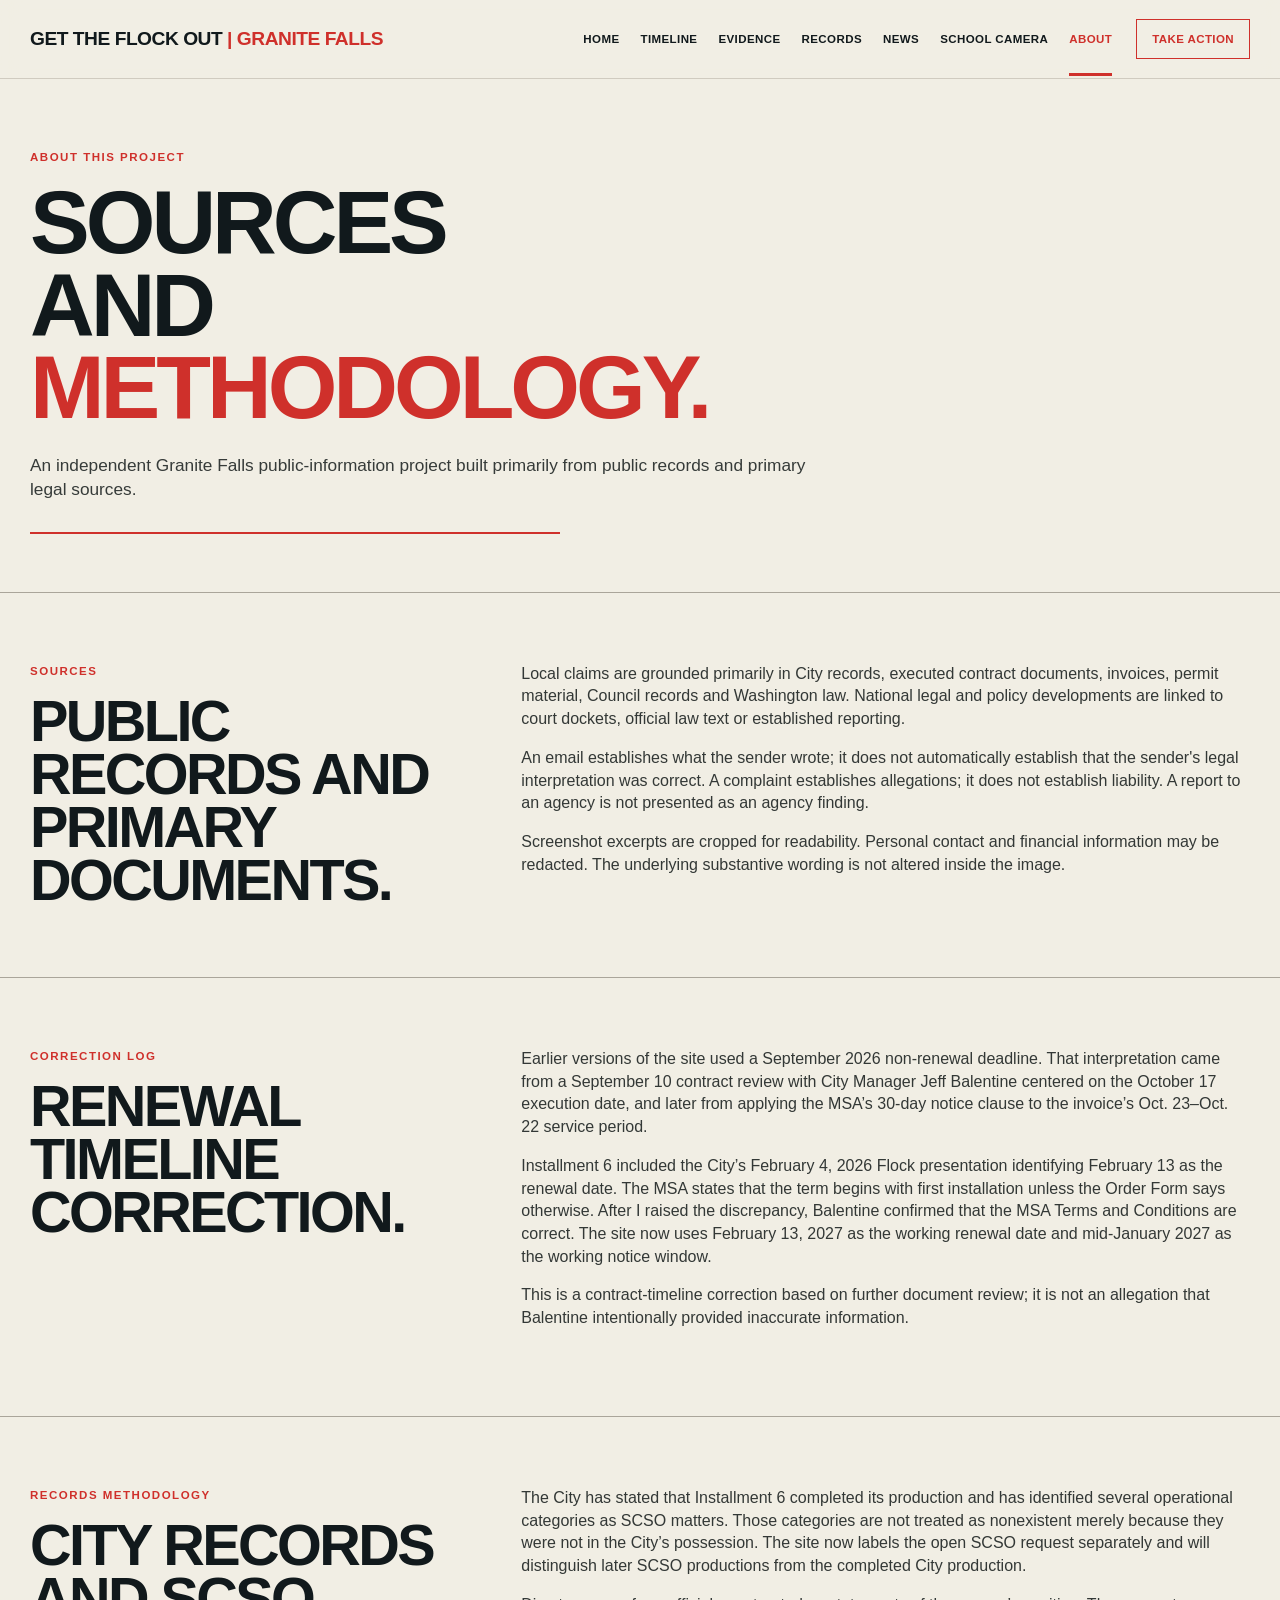
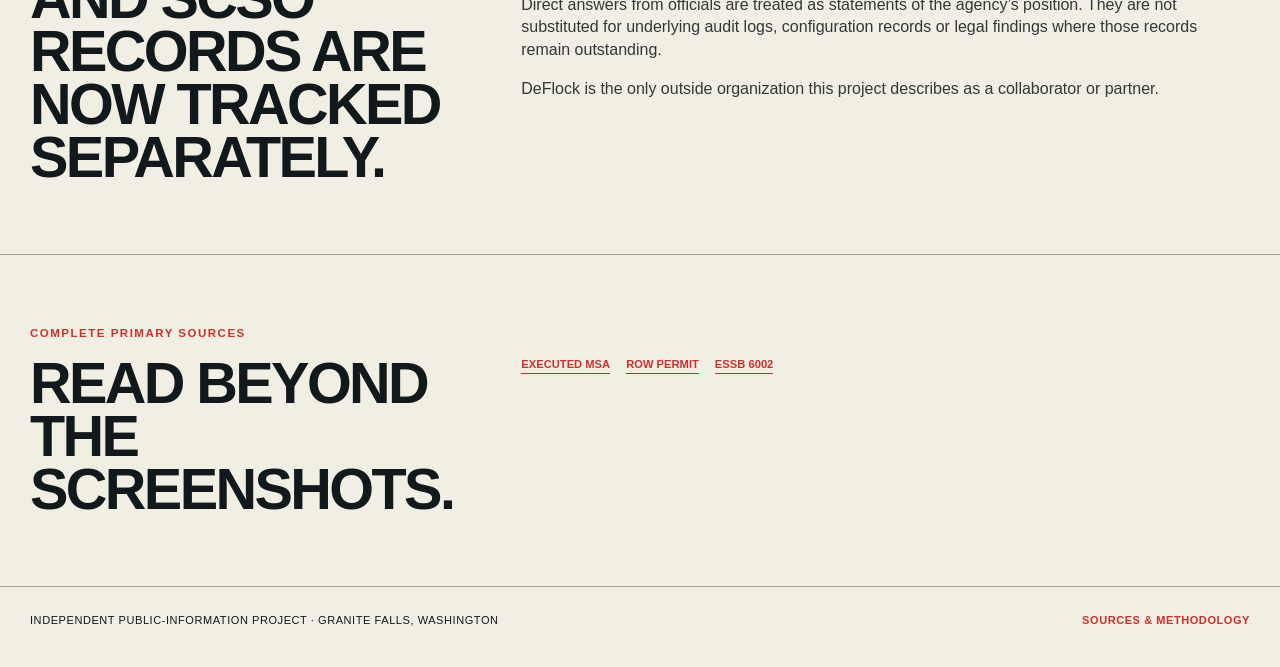
==== commit 67099990: "Add files via upload" ====
--- a/about.html
+++ b/about.html
@@ -1,3 +1,3 @@
 <!DOCTYPE html>
 
-<html lang="en"><head><meta charset="utf-8"/><meta content="width=device-width,initial-scale=1" name="viewport"/><meta content="Sources and methodology for the Granite Falls Flock public-information project." name="description"/><title>About | Get the Flock Out</title><link href="site.css" rel="stylesheet"/></head><body><header><div class="wrap nav"><a class="brand" href="index.html">Get the Flock Out <span>| Granite Falls</span></a><nav aria-label="Primary" class="navlinks"><a href="index.html">Home</a><a href="timeline.html">Timeline</a><a href="evidence.html">Evidence</a><a href="records.html">Records</a><a href="reporting.html">News</a><a href="school-camera.html">School camera</a><a class="active" href="about.html">About</a><a class="take" href="action.html">Take action</a></nav></div></header><main><section class="pagehero"><div class="wrap"><div class="kicker">About this project</div><h1>Sources and <span class="red">methodology.</span></h1><p>An independent Granite Falls public-information project built primarily from public records and primary legal sources.</p><div class="redline"></div></div></section><section class="section"><div class="wrap section-grid"><div><div class="section-sub">Method</div><h2>What the site treats as evidence.</h2></div><div class="copy"><p>Local claims are grounded primarily in City records, executed contract documents, invoices, permit material, Council records and Washington law. National legal and policy developments are linked to court dockets, official law text or established reporting.</p><p>An email establishes what the sender wrote; it does not automatically establish that the sender's legal interpretation was correct. A complaint establishes allegations; it does not establish liability. A report to an agency is not presented as an agency finding.</p><p>Screenshot excerpts are cropped for readability. Personal contact and financial information may be redacted. The underlying substantive wording is not altered inside the image.</p></div></div></section><section class="section"><div class="wrap section-grid"><div><div class="section-sub">Correction log</div><h2>The September renewal deadline has been corrected, not silently removed.</h2></div><div class="copy"><p>Earlier versions of this site treated September 2026 as the non-renewal deadline. That interpretation came first from a September 10 meeting with City Manager Jeff Balentine in which the contract was reviewed around the October 17 execution date, and later from applying the MSA’s 30-day notice clause to the invoice’s Oct. 23–Oct. 22 service period.</p><p>Installment 6 brought the City’s February 4, 2026 Flock presentation back into view, where February 13 was identified as the renewal date. The MSA separately states that the term begins with first installation unless the Order Form says otherwise. After the discrepancy was raised, Balentine confirmed that the Terms and Conditions are correct. The site now uses February 13, 2027 as the working renewal date and mid-January 2027 as the working notice window.</p><p>This correction is a change in contract interpretation based on additional review. It is not presented as evidence that any City official intentionally provided inaccurate information.</p></div></div></section><section class="section"><div class="wrap section-grid"><div><div class="section-sub">Records methodology</div><h2>City records and SCSO records are now tracked separately.</h2></div><div class="copy"><p>The City has stated that Installment 6 completed its production and has identified several operational categories as SCSO matters. Those categories are not treated as nonexistent merely because they were not in the City’s possession. The site now labels the open SCSO request separately and will distinguish later SCSO productions from the completed City production.</p><p>Direct answers from officials are treated as statements of the agency’s position. They are not substituted for underlying audit logs, configuration records or legal findings where those records remain outstanding.</p><p>DeFlock is the only outside organization this project describes as a collaborator or partner.</p></div></div></section><section class="section"><div class="wrap section-grid"><div><div class="section-sub">Complete primary sources</div><h2>Read beyond the screenshots.</h2></div><div class="copy"><div class="source-links"><a href="docs/executed-msa-order-form.pdf" rel="noopener" target="_blank">Executed MSA</a><a href="docs/row-permit-2024-019.pdf" rel="noopener" target="_blank">ROW Permit</a><a href="docs/essb-6002-2026.pdf" rel="noopener" target="_blank">ESSB 6002</a></div></div></div></section></main><footer><div class="wrap footer-grid"><span>Independent public-information project · Granite Falls, Washington</span><a href="about.html">Sources &amp; methodology</a></div></footer><script src="site.js"></script></body></html>+<html lang="en"><head><meta charset="utf-8"/><meta content="width=device-width,initial-scale=1" name="viewport"/><meta content="Sources and methodology for the Granite Falls Flock public-information project." name="description"/><title>About | Get the Flock Out</title><link href="site.css" rel="stylesheet"/></head><body><header><div class="wrap nav"><a class="brand" href="index.html">Get the Flock Out <span>| Granite Falls</span></a><nav aria-label="Primary" class="navlinks"><a href="index.html">Home</a><a href="timeline.html">Timeline</a><a href="evidence.html">Evidence</a><a href="records.html">Records</a><a href="reporting.html">News</a><a href="school-camera.html">School camera</a><a class="active" href="about.html">About</a><a class="take" href="action.html">Take action</a></nav></div></header><main><section class="pagehero"><div class="wrap"><div class="kicker">About this project</div><h1>Sources and <span class="red">methodology.</span></h1><p>An independent Granite Falls public-information project built primarily from public records and primary legal sources.</p><div class="redline"></div></div></section><section class="section"><div class="wrap section-grid"><div><div class="section-sub">Sources</div><h2>Public records and primary documents.</h2></div><div class="copy"><p>Local claims are grounded primarily in City records, executed contract documents, invoices, permit material, Council records and Washington law. National legal and policy developments are linked to court dockets, official law text or established reporting.</p><p>An email establishes what the sender wrote; it does not automatically establish that the sender's legal interpretation was correct. A complaint establishes allegations; it does not establish liability. A report to an agency is not presented as an agency finding.</p><p>Screenshot excerpts are cropped for readability. Personal contact and financial information may be redacted. The underlying substantive wording is not altered inside the image.</p></div></div></section><section class="section"><div class="wrap section-grid"><div><div class="section-sub">Correction log</div><h2>Renewal timeline correction.</h2></div><div class="copy"><p>Earlier versions of the site used a September 2026 non-renewal deadline. That interpretation came from a September 10 contract review with City Manager Jeff Balentine centered on the October 17 execution date, and later from applying the MSA’s 30-day notice clause to the invoice’s Oct. 23–Oct. 22 service period.</p><p>Installment 6 included the City’s February 4, 2026 Flock presentation identifying February 13 as the renewal date. The MSA states that the term begins with first installation unless the Order Form says otherwise. After I raised the discrepancy, Balentine confirmed that the MSA Terms and Conditions are correct. The site now uses February 13, 2027 as the working renewal date and mid-January 2027 as the working notice window.</p><p>This is a contract-timeline correction based on further document review; it is not an allegation that Balentine intentionally provided inaccurate information.</p></div></div></section><section class="section"><div class="wrap section-grid"><div><div class="section-sub">Records methodology</div><h2>City records and SCSO records are now tracked separately.</h2></div><div class="copy"><p>The City has stated that Installment 6 completed its production and has identified several operational categories as SCSO matters. Those categories are not treated as nonexistent merely because they were not in the City’s possession. The site now labels the open SCSO request separately and will distinguish later SCSO productions from the completed City production.</p><p>Direct answers from officials are treated as statements of the agency’s position. They are not substituted for underlying audit logs, configuration records or legal findings where those records remain outstanding.</p><p>DeFlock is the only outside organization this project describes as a collaborator or partner.</p></div></div></section><section class="section"><div class="wrap section-grid"><div><div class="section-sub">Complete primary sources</div><h2>Read beyond the screenshots.</h2></div><div class="copy"><div class="source-links"><a href="docs/executed-msa-order-form.pdf" rel="noopener" target="_blank">Executed MSA</a><a href="docs/row-permit-2024-019.pdf" rel="noopener" target="_blank">ROW Permit</a><a href="docs/essb-6002-2026.pdf" rel="noopener" target="_blank">ESSB 6002</a></div></div></div></section></main><footer><div class="wrap footer-grid"><span>Independent public-information project · Granite Falls, Washington</span><a href="about.html">Sources &amp; methodology</a></div></footer><script src="site.js"></script></body></html>
--- a/site.css
+++ b/site.css
@@ -16,3 +16,8 @@
 .lightbox{position:fixed;inset:0;background:rgba(2,6,8,.94);z-index:1000;display:none;align-items:center;justify-content:center;padding:30px}.lightbox.open{display:flex}.lightbox img{max-width:95vw;max-height:90vh;object-fit:contain}.lightbox button{position:absolute;top:16px;right:18px;background:none;border:1px solid white;color:white;font-size:1.3rem;padding:7px 11px;cursor:pointer}
 @media(max-width:980px){.nav{align-items:flex-start;flex-direction:column;padding:13px 0 0}.navlinks{width:100%;gap:17px}.navlinks a{padding:10px 0 13px}.navlinks .take{margin-left:0;padding:8px 11px}.hero-grid{grid-template-columns:1fr 330px}.section-grid,.deadline-grid{grid-template-columns:1fr;gap:28px}.grid3{grid-template-columns:repeat(2,1fr)}.fact-grid{grid-template-columns:1fr 1fr}}
 @media(max-width:760px){.wrap{width:min(calc(100% - 26px),var(--max))}.hero-grid{grid-template-columns:1fr}.hero-art{min-height:350px}.hero-art:before{left:calc(50% - 150px)}.hero-art:after{right:calc(50% - 145px)}.hero-copy h1{max-width:none}.grid2,.grid3,.shots,.fact-grid,.tl-media{grid-template-columns:1fr}.tl{grid-template-columns:1fr;gap:10px}.shot.wide{grid-column:auto}.record-row{grid-template-columns:88px 1fr}.record-row img{width:88px;height:58px}.badge{display:none}}
+
+
+/* Evidence Q&A and embedded survey */
+.qa-list{border-top:1px solid var(--rule);margin-top:18px}.qa-item{border-bottom:1px solid var(--rule)}.qa-item summary{cursor:pointer;padding:17px 0;font-weight:900;text-transform:uppercase;font-size:.8rem;letter-spacing:.015em}.qa-body{padding:0 0 20px}.qa-question{font-size:.92rem;color:#333836}.official-quote{margin:14px 0 0;border-left:5px solid var(--red);padding:16px 18px;background:#e8e2d6;color:#2d3230}.official-quote b{display:block;text-transform:uppercase;font-size:.72rem;margin-bottom:7px}.official-quote p{margin:0 0 10px}.official-quote p:last-child{margin-bottom:0}.form-shell{margin-top:22px;border:1px solid var(--rule);background:#fff;overflow:hidden}.form-shell iframe{display:block;width:100%;border:0;background:#fff}.form-fallback{padding:12px 14px;border:1px solid var(--rule);border-top:0;background:var(--paper2);font-size:.82rem;color:#4f5351}.form-fallback a{color:var(--red);font-weight:900;text-transform:uppercase;border-bottom:1px solid var(--red)}
+@media(max-width:760px){.form-shell iframe{min-height:2900px}}
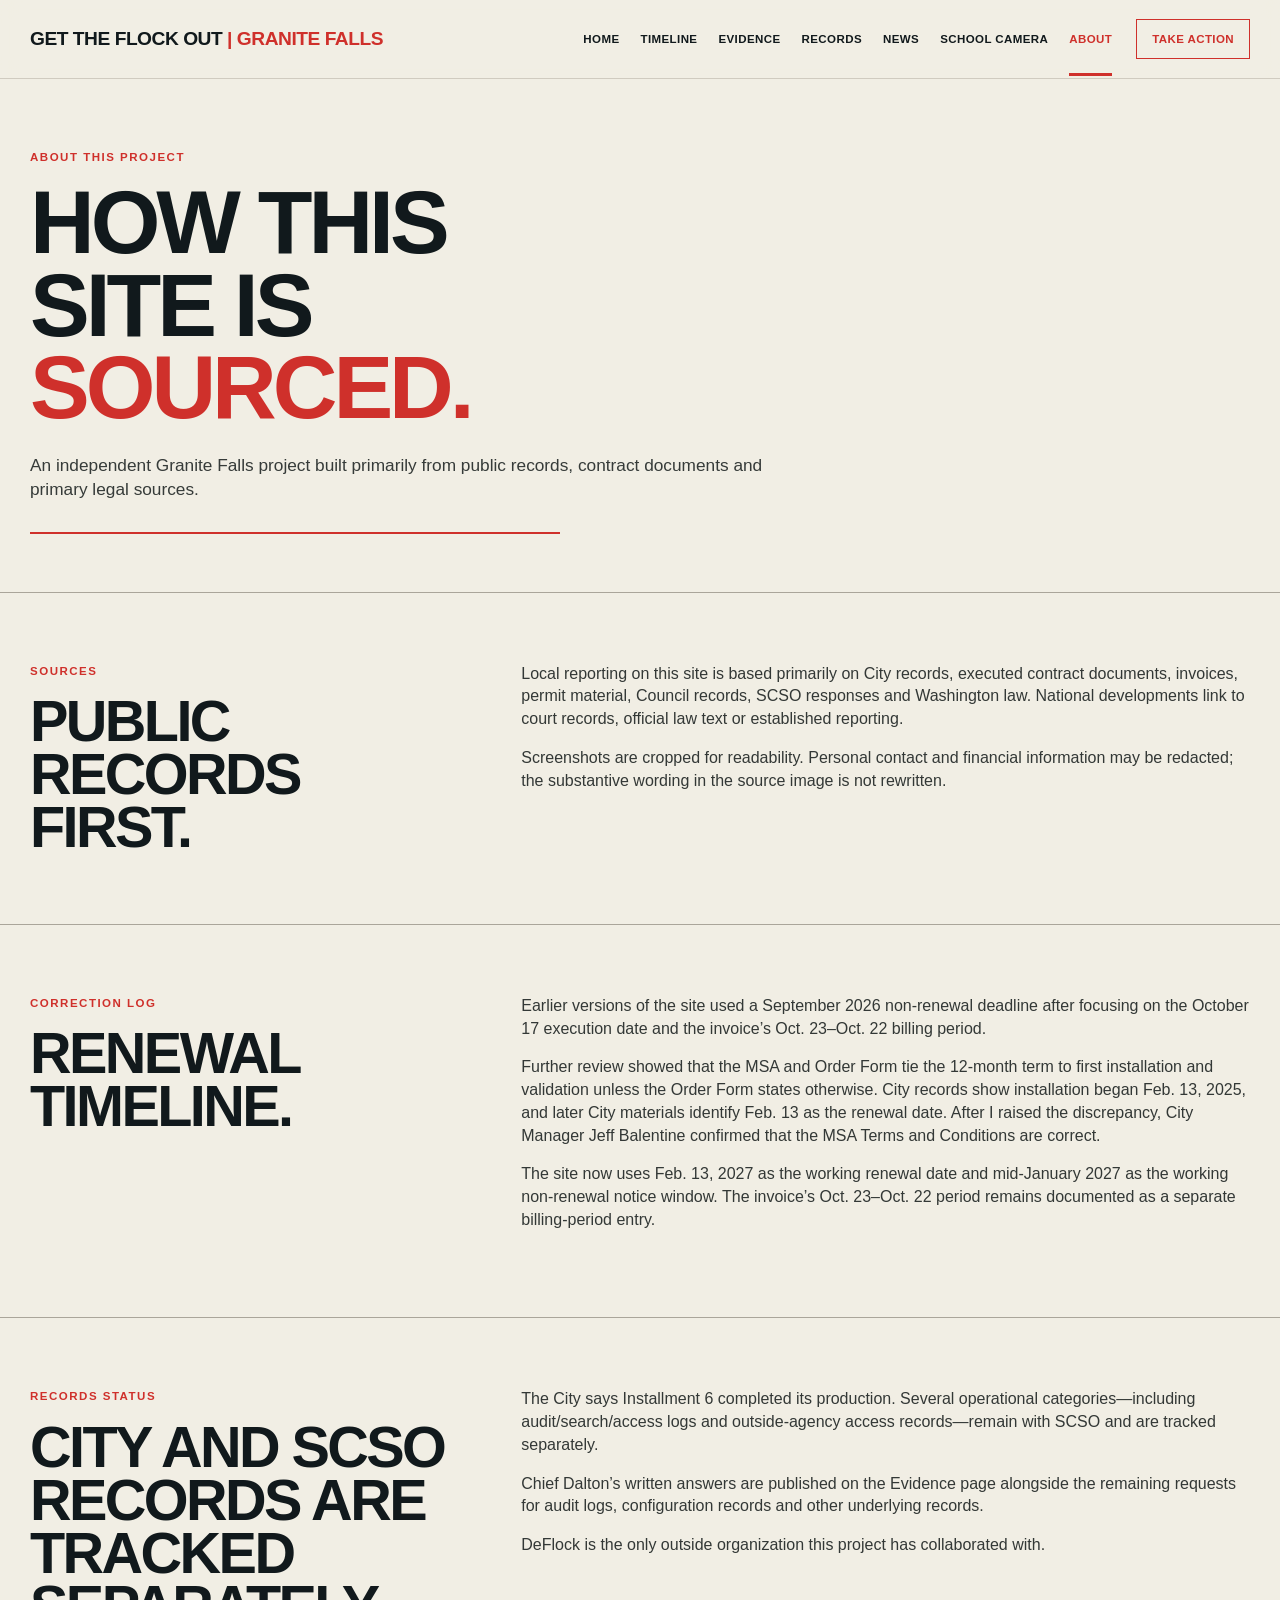
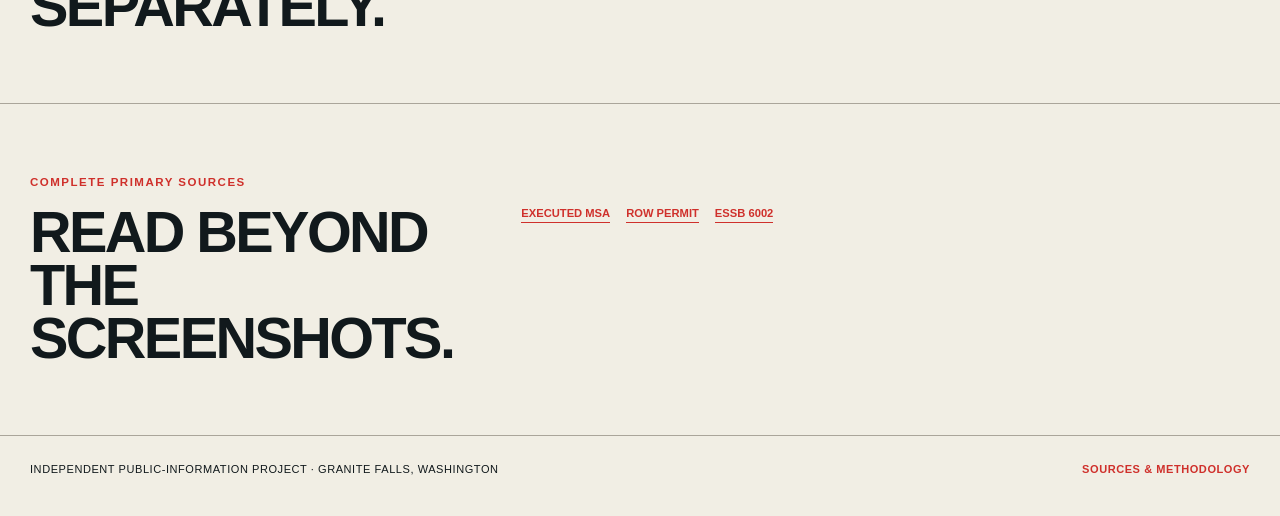
==== commit 7f3b09db: "Add files via upload" ====
--- a/about.html
+++ b/about.html
@@ -1,3 +1,3 @@
 <!DOCTYPE html>
 
-<html lang="en"><head><meta charset="utf-8"/><meta content="width=device-width,initial-scale=1" name="viewport"/><meta content="Sources and methodology for the Granite Falls Flock public-information project." name="description"/><title>About | Get the Flock Out</title><link href="site.css" rel="stylesheet"/></head><body><header><div class="wrap nav"><a class="brand" href="index.html">Get the Flock Out <span>| Granite Falls</span></a><nav aria-label="Primary" class="navlinks"><a href="index.html">Home</a><a href="timeline.html">Timeline</a><a href="evidence.html">Evidence</a><a href="records.html">Records</a><a href="reporting.html">News</a><a href="school-camera.html">School camera</a><a class="active" href="about.html">About</a><a class="take" href="action.html">Take action</a></nav></div></header><main><section class="pagehero"><div class="wrap"><div class="kicker">About this project</div><h1>Sources and <span class="red">methodology.</span></h1><p>An independent Granite Falls public-information project built primarily from public records and primary legal sources.</p><div class="redline"></div></div></section><section class="section"><div class="wrap section-grid"><div><div class="section-sub">Sources</div><h2>Public records and primary documents.</h2></div><div class="copy"><p>Local claims are grounded primarily in City records, executed contract documents, invoices, permit material, Council records and Washington law. National legal and policy developments are linked to court dockets, official law text or established reporting.</p><p>An email establishes what the sender wrote; it does not automatically establish that the sender's legal interpretation was correct. A complaint establishes allegations; it does not establish liability. A report to an agency is not presented as an agency finding.</p><p>Screenshot excerpts are cropped for readability. Personal contact and financial information may be redacted. The underlying substantive wording is not altered inside the image.</p></div></div></section><section class="section"><div class="wrap section-grid"><div><div class="section-sub">Correction log</div><h2>Renewal timeline correction.</h2></div><div class="copy"><p>Earlier versions of the site used a September 2026 non-renewal deadline. That interpretation came from a September 10 contract review with City Manager Jeff Balentine centered on the October 17 execution date, and later from applying the MSA’s 30-day notice clause to the invoice’s Oct. 23–Oct. 22 service period.</p><p>Installment 6 included the City’s February 4, 2026 Flock presentation identifying February 13 as the renewal date. The MSA states that the term begins with first installation unless the Order Form says otherwise. After I raised the discrepancy, Balentine confirmed that the MSA Terms and Conditions are correct. The site now uses February 13, 2027 as the working renewal date and mid-January 2027 as the working notice window.</p><p>This is a contract-timeline correction based on further document review; it is not an allegation that Balentine intentionally provided inaccurate information.</p></div></div></section><section class="section"><div class="wrap section-grid"><div><div class="section-sub">Records methodology</div><h2>City records and SCSO records are now tracked separately.</h2></div><div class="copy"><p>The City has stated that Installment 6 completed its production and has identified several operational categories as SCSO matters. Those categories are not treated as nonexistent merely because they were not in the City’s possession. The site now labels the open SCSO request separately and will distinguish later SCSO productions from the completed City production.</p><p>Direct answers from officials are treated as statements of the agency’s position. They are not substituted for underlying audit logs, configuration records or legal findings where those records remain outstanding.</p><p>DeFlock is the only outside organization this project describes as a collaborator or partner.</p></div></div></section><section class="section"><div class="wrap section-grid"><div><div class="section-sub">Complete primary sources</div><h2>Read beyond the screenshots.</h2></div><div class="copy"><div class="source-links"><a href="docs/executed-msa-order-form.pdf" rel="noopener" target="_blank">Executed MSA</a><a href="docs/row-permit-2024-019.pdf" rel="noopener" target="_blank">ROW Permit</a><a href="docs/essb-6002-2026.pdf" rel="noopener" target="_blank">ESSB 6002</a></div></div></div></section></main><footer><div class="wrap footer-grid"><span>Independent public-information project · Granite Falls, Washington</span><a href="about.html">Sources &amp; methodology</a></div></footer><script src="site.js"></script></body></html>+<html lang="en"><head><meta charset="utf-8"/><meta content="width=device-width,initial-scale=1" name="viewport"/><meta content="Sources and methodology for the Granite Falls Flock public-information project." name="description"/><title>About | Get the Flock Out</title><link href="site.css" rel="stylesheet"/></head><body><header><div class="wrap nav"><a class="brand" href="index.html">Get the Flock Out <span>| Granite Falls</span></a><nav aria-label="Primary" class="navlinks"><a href="index.html">Home</a><a href="timeline.html">Timeline</a><a href="evidence.html">Evidence</a><a href="records.html">Records</a><a href="reporting.html">News</a><a href="school-camera.html">School camera</a><a class="active" href="about.html">About</a><a class="take" href="action.html">Take action</a></nav></div></header><main><section class="pagehero"><div class="wrap"><div class="kicker">About this project</div><h1>How this site is <span class="red">sourced.</span></h1><p>An independent Granite Falls project built primarily from public records, contract documents and primary legal sources.</p><div class="redline"></div></div></section><section class="section"><div class="wrap section-grid"><div><div class="section-sub">Sources</div><h2>Public records first.</h2></div><div class="copy"><p>Local reporting on this site is based primarily on City records, executed contract documents, invoices, permit material, Council records, SCSO responses and Washington law. National developments link to court records, official law text or established reporting.</p><p>Screenshots are cropped for readability. Personal contact and financial information may be redacted; the substantive wording in the source image is not rewritten.</p></div></div></section><section class="section"><div class="wrap section-grid"><div><div class="section-sub">Correction log</div><h2>Renewal timeline.</h2></div><div class="copy"><p>Earlier versions of the site used a September 2026 non-renewal deadline after focusing on the October 17 execution date and the invoice’s Oct. 23–Oct. 22 billing period.</p><p>Further review showed that the MSA and Order Form tie the 12-month term to first installation and validation unless the Order Form states otherwise. City records show installation began Feb. 13, 2025, and later City materials identify Feb. 13 as the renewal date. After I raised the discrepancy, City Manager Jeff Balentine confirmed that the MSA Terms and Conditions are correct.</p><p>The site now uses Feb. 13, 2027 as the working renewal date and mid-January 2027 as the working non-renewal notice window. The invoice’s Oct. 23–Oct. 22 period remains documented as a separate billing-period entry.</p></div></div></section><section class="section"><div class="wrap section-grid"><div><div class="section-sub">Records status</div><h2>City and SCSO records are tracked separately.</h2></div><div class="copy"><p>The City says Installment 6 completed its production. Several operational categories—including audit/search/access logs and outside-agency access records—remain with SCSO and are tracked separately.</p><p>Chief Dalton’s written answers are published on the Evidence page alongside the remaining requests for audit logs, configuration records and other underlying records.</p><p>DeFlock is the only outside organization this project has collaborated with.</p></div></div></section><section class="section"><div class="wrap section-grid"><div><div class="section-sub">Complete primary sources</div><h2>Read beyond the screenshots.</h2></div><div class="copy"><div class="source-links"><a href="docs/executed-msa-order-form.pdf" rel="noopener" target="_blank">Executed MSA</a><a href="docs/row-permit-2024-019.pdf" rel="noopener" target="_blank">ROW Permit</a><a href="docs/essb-6002-2026.pdf" rel="noopener" target="_blank">ESSB 6002</a></div></div></div></section></main><footer><div class="wrap footer-grid"><span>Independent public-information project · Granite Falls, Washington</span><a href="about.html">Sources &amp; methodology</a></div></footer><script src="site.js"></script></body></html>
--- a/site.css
+++ b/site.css
@@ -16,8 +16,3 @@
 .lightbox{position:fixed;inset:0;background:rgba(2,6,8,.94);z-index:1000;display:none;align-items:center;justify-content:center;padding:30px}.lightbox.open{display:flex}.lightbox img{max-width:95vw;max-height:90vh;object-fit:contain}.lightbox button{position:absolute;top:16px;right:18px;background:none;border:1px solid white;color:white;font-size:1.3rem;padding:7px 11px;cursor:pointer}
 @media(max-width:980px){.nav{align-items:flex-start;flex-direction:column;padding:13px 0 0}.navlinks{width:100%;gap:17px}.navlinks a{padding:10px 0 13px}.navlinks .take{margin-left:0;padding:8px 11px}.hero-grid{grid-template-columns:1fr 330px}.section-grid,.deadline-grid{grid-template-columns:1fr;gap:28px}.grid3{grid-template-columns:repeat(2,1fr)}.fact-grid{grid-template-columns:1fr 1fr}}
 @media(max-width:760px){.wrap{width:min(calc(100% - 26px),var(--max))}.hero-grid{grid-template-columns:1fr}.hero-art{min-height:350px}.hero-art:before{left:calc(50% - 150px)}.hero-art:after{right:calc(50% - 145px)}.hero-copy h1{max-width:none}.grid2,.grid3,.shots,.fact-grid,.tl-media{grid-template-columns:1fr}.tl{grid-template-columns:1fr;gap:10px}.shot.wide{grid-column:auto}.record-row{grid-template-columns:88px 1fr}.record-row img{width:88px;height:58px}.badge{display:none}}
-
-
-/* Evidence Q&A and embedded survey */
-.qa-list{border-top:1px solid var(--rule);margin-top:18px}.qa-item{border-bottom:1px solid var(--rule)}.qa-item summary{cursor:pointer;padding:17px 0;font-weight:900;text-transform:uppercase;font-size:.8rem;letter-spacing:.015em}.qa-body{padding:0 0 20px}.qa-question{font-size:.92rem;color:#333836}.official-quote{margin:14px 0 0;border-left:5px solid var(--red);padding:16px 18px;background:#e8e2d6;color:#2d3230}.official-quote b{display:block;text-transform:uppercase;font-size:.72rem;margin-bottom:7px}.official-quote p{margin:0 0 10px}.official-quote p:last-child{margin-bottom:0}.form-shell{margin-top:22px;border:1px solid var(--rule);background:#fff;overflow:hidden}.form-shell iframe{display:block;width:100%;border:0;background:#fff}.form-fallback{padding:12px 14px;border:1px solid var(--rule);border-top:0;background:var(--paper2);font-size:.82rem;color:#4f5351}.form-fallback a{color:var(--red);font-weight:900;text-transform:uppercase;border-bottom:1px solid var(--red)}
-@media(max-width:760px){.form-shell iframe{min-height:2900px}}
